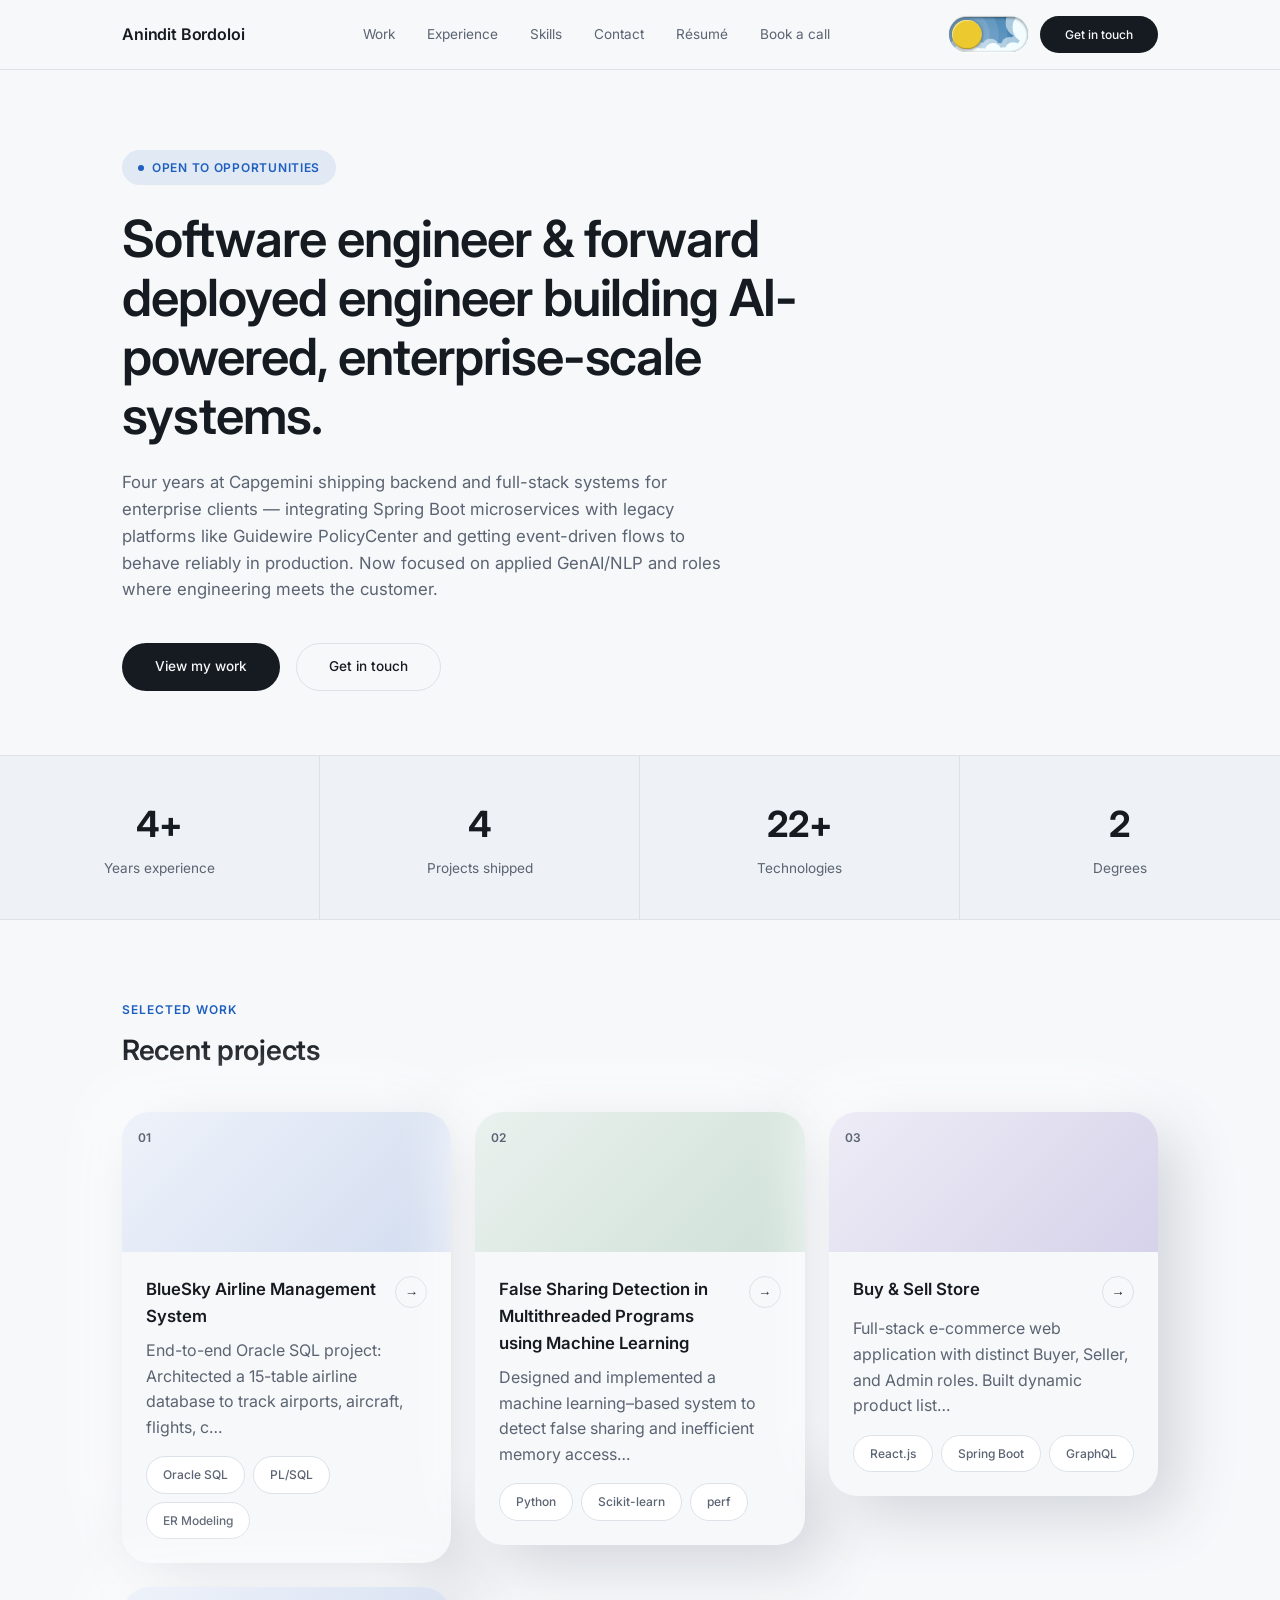
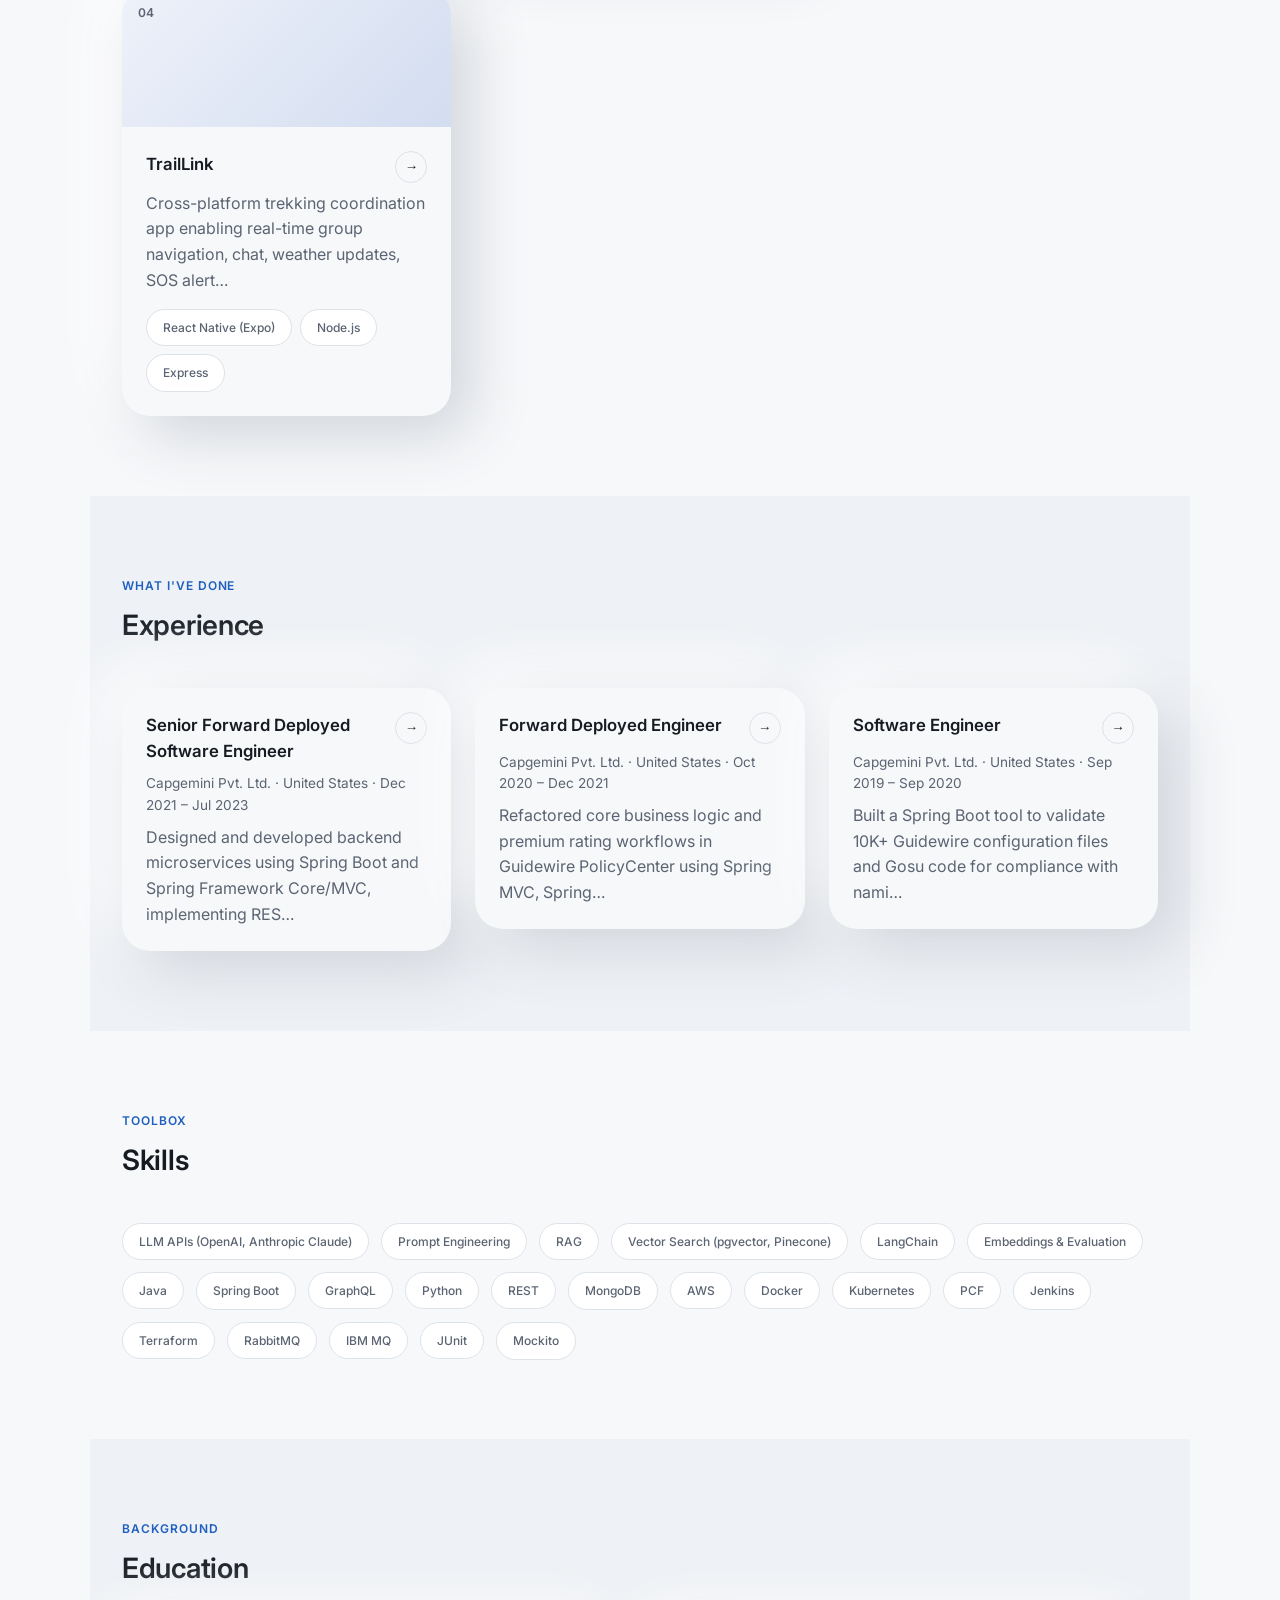
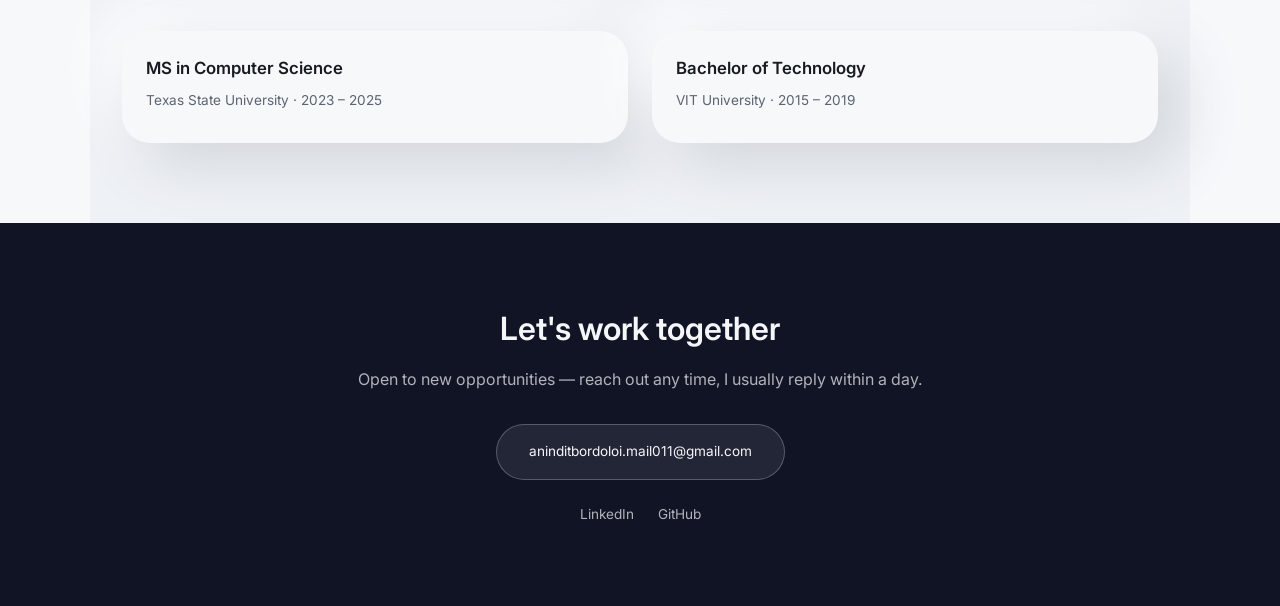
==== frontend/index.html @ bf34f258 "Reorganize site into frontend/ folder, keep data/ at root Groups all frontend code (HTML/CSS/JS) und" ====
<!DOCTYPE html>
<html lang="en">
<head>
  <meta charset="UTF-8" />
  <meta name="viewport" content="width=device-width, initial-scale=1.0" />
  <title>Anindit Bordoloi | Portfolio</title>
  <link rel="preconnect" href="https://fonts.googleapis.com">
  <link rel="preconnect" href="https://fonts.gstatic.com" crossorigin>
  <link href="https://fonts.googleapis.com/css2?family=Inter:wght@400;500;600;700&display=swap" rel="stylesheet">
  <link rel="stylesheet" href="css/base.css" />
  <link rel="stylesheet" href="css/theme-toggle.css" />
  <link rel="stylesheet" href="css/layout.css" />
</head>
<body>
  <header class="site-header" id="top">
    <div class="nav-inner">
      <a href="#top" class="wordmark">Anindit Bordoloi</a>
      <nav class="main-nav">
        <a href="#projects">Work</a>
        <a href="#experience">Experience</a>
        <a href="#skills">Skills</a>
        <a href="#contact">Contact</a>
        <a href="resume.html">Résumé</a>
        <a href="schedule.html">Book a call</a>
      </nav>
      <div class="nav-actions">
        <label class="theme-switch" for="theme-toggle" aria-label="Toggle dark mode">
          <input class="theme-switch__checkbox" type="checkbox" id="theme-toggle" />
          <div class="theme-switch__container">
            <div class="theme-switch__clouds"></div>
            <div class="theme-switch__stars-container">
              <svg fill="none" viewBox="0 0 144 55" xmlns="http://www.w3.org/2000/svg">
                <path fill="currentColor" fill-rule="evenodd" clip-rule="evenodd" d="M135.831 3.00688C135.055 3.85027 134.111 4.29946 133 4.35447C134.111 4.40947 135.055 4.85867 135.831 5.71123C136.607 6.55462 136.996 7.56303 136.996 8.72727C136.996 7.95722 137.172 7.25134 137.525 6.59129C137.886 5.93124 138.372 5.39954 138.98 5.00535C139.598 4.60199 140.268 4.39114 141 4.35447C139.88 4.2903 138.936 3.85027 138.16 3.00688C137.384 2.16348 136.996 1.16425 136.996 0C136.996 1.16425 136.607 2.16348 135.831 3.00688ZM31 23.3545C32.1114 23.2995 33.0551 22.8503 33.8313 22.0069C34.6075 21.1635 34.9956 20.1642 34.9956 19C34.9956 20.1642 35.3837 21.1635 36.1599 22.0069C36.9361 22.8503 37.8798 23.2903 39 23.3545C38.2679 23.3911 37.5976 23.602 36.9802 24.0053C36.3716 24.3995 35.8864 24.9312 35.5248 25.5913C35.172 26.2513 34.9956 26.9572 34.9956 27.7273C34.9956 26.563 34.6075 25.5546 33.8313 24.7112C33.0551 23.8587 32.1114 23.4095 31 23.3545ZM0 36.3545C1.11136 36.2995 2.05513 35.8503 2.83131 35.0069C3.6075 34.1635 3.99559 33.1642 3.99559 32C3.99559 33.1642 4.38368 34.1635 5.15987 35.0069C5.93605 35.8503 6.87982 36.2903 8 36.3545C7.26792 36.3911 6.59757 36.602 5.98015 37.0053C5.37155 37.3995 4.88644 37.9312 4.52481 38.5913C4.172 39.2513 3.99559 39.9572 3.99559 40.7273C3.99559 39.563 3.6075 38.5546 2.83131 37.7112C2.05513 36.8587 1.11136 36.4095 0 36.3545ZM56.8313 24.0069C56.0551 24.8503 55.1114 25.2995 54 25.3545C55.1114 25.4095 56.0551 25.8587 56.8313 26.7112C57.6075 27.5546 57.9956 28.563 57.9956 29.7273C57.9956 28.9572 58.172 28.2513 58.5248 27.5913C58.8864 26.9312 59.3716 26.3995 59.9802 26.0053C60.5976 25.602 61.2679 25.3911 62 25.3545C60.8798 25.2903 59.9361 24.8503 59.1599 24.0069C58.3837 23.1635 57.9956 22.1642 57.9956 21C57.9956 22.1642 57.6075 23.1635 56.8313 24.0069ZM81 25.3545C82.1114 25.2995 83.0551 24.8503 83.8313 24.0069C84.6075 23.1635 84.9956 22.1642 84.9956 21C84.9956 22.1642 85.3837 23.1635 86.1599 24.0069C86.9361 24.8503 87.8798 25.2903 89 25.3545C88.2679 25.3911 87.5976 25.602 86.9802 26.0053C86.3716 26.3995 85.8864 26.9312 85.5248 27.5913C85.172 28.2513 84.9956 28.9572 84.9956 29.7273C84.9956 28.563 84.6075 27.5546 83.8313 26.7112C83.0551 25.8587 82.1114 25.4095 81 25.3545ZM136 36.3545C137.111 36.2995 138.055 35.8503 138.831 35.0069C139.607 34.1635 139.996 33.1642 139.996 32C139.996 33.1642 140.384 34.1635 141.16 35.0069C141.936 35.8503 142.88 36.2903 144 36.3545C143.268 36.3911 142.598 36.602 141.98 37.0053C141.372 37.3995 140.886 37.9312 140.525 38.5913C140.172 39.2513 139.996 39.9572 139.996 40.7273C139.996 39.563 139.607 38.5546 138.831 37.7112C138.055 36.8587 137.111 36.4095 136 36.3545ZM101.831 49.0069C101.055 49.8503 100.111 50.2995 99 50.3545C100.111 50.4095 101.055 50.8587 101.831 51.7112C102.607 52.5546 102.996 53.563 102.996 54.7273C102.996 53.9572 103.172 53.2513 103.525 52.5913C103.886 51.9312 104.372 51.3995 104.98 51.0053C105.598 50.602 106.268 50.3911 107 50.3545C105.88 50.2903 104.936 49.8503 104.16 49.0069C103.384 48.1635 102.996 47.1642 102.996 46C102.996 47.1642 102.607 48.1635 101.831 49.0069Z"></path>
              </svg>
            </div>
            <div class="theme-switch__circle-container">
              <div class="theme-switch__sun-moon-container">
                <div class="theme-switch__moon">
                  <div class="theme-switch__spot"></div>
                  <div class="theme-switch__spot"></div>
                  <div class="theme-switch__spot"></div>
                </div>
              </div>
            </div>
            <div class="theme-switch__shooting-star"></div>
            <div class="theme-switch__shooting-star-2"></div>
            <div class="theme-switch__meteor"></div>
            <div class="theme-switch__stars-cluster">
              <div class="star"></div><div class="star"></div><div class="star"></div>
              <div class="star"></div><div class="star"></div>
            </div>
            <div class="theme-switch__aurora"></div>
            <div class="theme-switch__comets">
              <div class="comet"></div>
              <div class="comet"></div>
            </div>
          </div>
        </label>
        <button id="nav-toggle" class="nav-toggle" aria-label="Open menu" aria-expanded="false" aria-controls="mobile-nav">
          <span class="nav-toggle-bar"></span>
          <span class="nav-toggle-bar"></span>
          <span class="nav-toggle-bar"></span>
        </button>
        <a href="#contact" class="btn btn-primary btn-sm">Get in touch</a>
      </div>
    </div>
    <nav id="mobile-nav" class="mobile-nav" hidden>
      <a href="#projects">Work</a>
      <a href="#experience">Experience</a>
      <a href="#skills">Skills</a>
      <a href="#contact">Contact</a>
      <a href="resume.html">Résumé</a>
      <a href="schedule.html">Book a call</a>
    </nav>
  </header>

  <main>
    <section class="hero section-animate">
      <div class="hero-inner">
        <div class="badge"><span class="badge-dot"></span> Open to opportunities</div>
        <h1>Software engineer &amp; forward deployed engineer building AI-powered, enterprise-scale systems.</h1>
        <p class="hero-bio">
          Four years at Capgemini shipping backend and full-stack systems for enterprise clients — integrating
          Spring Boot microservices with legacy platforms like Guidewire PolicyCenter and getting event-driven
          flows to behave reliably in production. Now focused on applied GenAI/NLP and roles where engineering
          meets the customer.
        </p>
        <div class="hero-actions">
          <a href="#projects" class="btn btn-primary">View my work</a>
          <a href="#contact" class="btn btn-secondary">Get in touch</a>
        </div>
      </div>
    </section>

    <section class="stats-strip section-animate">
      <div class="stat">
        <div class="stat-number" id="stat-years">–</div>
        <div class="stat-label">Years experience</div>
      </div>
      <div class="stat">
        <div class="stat-number" id="stat-projects">–</div>
        <div class="stat-label">Projects shipped</div>
      </div>
      <div class="stat">
        <div class="stat-number" id="stat-tech">–</div>
        <div class="stat-label">Technologies</div>
      </div>
      <div class="stat">
        <div class="stat-number" id="stat-degrees">–</div>
        <div class="stat-label">Degrees</div>
      </div>
    </section>

    <section id="projects" class="section-block section-animate">
      <div class="section-head">
        <div class="section-label">Selected work</div>
        <h2>Recent projects</h2>
      </div>
      <div id="projects-list" class="cards-grid projects-grid">
        <div class="loading"></div>
      </div>
    </section>

    <section id="experience" class="section-block alt-bg section-animate">
      <div class="section-head">
        <div class="section-label">What I've done</div>
        <h2>Experience</h2>
      </div>
      <div id="experience-list" class="cards-grid experience-grid">
        <div class="loading"></div>
      </div>
    </section>

    <section id="skills" class="section-block section-animate">
      <div class="section-head">
        <div class="section-label">Toolbox</div>
        <h2>Skills</h2>
      </div>
      <div id="skills-list" class="skills-container">
        <div class="loading"></div>
      </div>
    </section>

    <section id="education" class="section-block alt-bg section-animate">
      <div class="section-head">
        <div class="section-label">Background</div>
        <h2>Education</h2>
      </div>
      <div id="education-list" class="cards-grid education-grid">
        <div class="loading"></div>
      </div>
    </section>
  </main>

  <footer class="cta-band section-animate" id="contact">
    <div class="cta-inner">
      <h2>Let's work together</h2>
      <p>Open to new opportunities — reach out any time, I usually reply within a day.</p>
      <a href="mailto:aninditbordoloi.mail011@gmail.com" class="email-pill">aninditbordoloi.mail011@gmail.com</a>
      <div class="cta-links">
        <a href="https://linkedin.com/in/anindit-bordoloi-452971109" class="cta-link">LinkedIn</a>
        <a href="https://github.com/AninditB" class="cta-link">GitHub</a>
      </div>
    </div>
  </footer>

  <script src="js/data.js"></script>
  <script src="js/theme.js"></script>
  <script src="js/mobile-nav.js"></script>
  <script src="js/main.js"></script>
</body>
</html>
---- frontend/css/base.css ----
* {
  margin: 0;
  padding: 0;
  box-sizing: border-box;
}

:root {
  --bg: #f7f8fa;
  --bg-alt: #eef1f5;
  --surface: #ffffff;
  --text: #161b22;
  --text-secondary: #5b6472;
  --border: #dde2e8;
  --accent: #1f5fbf;
  --accent-soft: rgba(31, 95, 191, 0.10);
  --btn-bg: #161b22;
  --btn-text: #f7f8fa;
  --cta-bg: #101425;
  --cta-text: #f5f6f8;
  --cta-text-rgb: 245, 246, 248;
  --shadow-sm: rgba(22, 27, 34, 0.06);
  --shadow-md: rgba(22, 27, 34, 0.10);
  --shadow-lg: rgba(22, 27, 34, 0.18);
  --thumb-1-start: #eef2fa; --thumb-1-end: #d3ddf0;
  --thumb-2-start: #eaf1ee; --thumb-2-end: #cfe0d8;
  --thumb-3-start: #eeecf6; --thumb-3-end: #d6d2ea;

  --font-sans: 'Inter', -apple-system, BlinkMacSystemFont, 'Segoe UI', Roboto, Helvetica, Arial, sans-serif;

  --text-xs: 0.75rem;
  --text-sm: 0.85rem;
  --text-base: 1rem;
  --text-md: 1.05rem;
  --text-lg: 1.25rem;
  --text-xl: 1.5rem;
  --text-2xl: 1.75rem;
  --text-3xl: 2rem;
  --text-4xl: clamp(2rem, 4.5vw, 3.2rem);
  --text-stat: 2.25rem;

  --font-regular: 400;
  --font-medium: 500;
  --font-semibold: 600;
  --font-bold: 700;

  --leading-tight: 1.15;
  --leading-snug: 1.3;
  --leading-normal: 1.6;
  --leading-relaxed: 1.7;

  --space-1: 0.25rem;
  --space-2: 0.5rem;
  --space-3: 0.75rem;
  --space-4: 1rem;
  --space-5: 1.5rem;
  --space-6: 2rem;
  --space-7: 2.5rem;
  --space-8: 3rem;
  --space-9: 4rem;
  --space-10: 5rem;

  --radius-xs: 0.4rem;
  --radius-sm: 0.6rem;
  --radius-md: 0.9rem;
  --radius-lg: 1rem;
  --radius-pill: 999px;

  --neu-shadow-dark: #d1d5db;
  --neu-shadow-light: #ffffff;
}

body.dark-mode {
  --bg: #0f1420;
  --bg-alt: #161c2c;
  --surface: #1a2133;
  --text: #eef1f6;
  --text-secondary: #9aa4b2;
  --border: #2a3244;
  --accent: #7fb0ff;
  --accent-soft: rgba(127, 176, 255, 0.14);
  --btn-bg: #eef1f6;
  --btn-text: #10141f;
  --cta-bg: #0b0f1a;
  --cta-text: #eef1f6;
  --cta-text-rgb: 238, 241, 246;
  --shadow-sm: rgba(0, 0, 0, 0.25);
  --shadow-md: rgba(0, 0, 0, 0.40);
  --shadow-lg: rgba(0, 0, 0, 0.55);
  --thumb-1-start: #2a3550; --thumb-1-end: #202a42;
  --thumb-2-start: #263524; --thumb-2-end: #1e2b1e;
  --thumb-3-start: #2c2846; --thumb-3-end: #221f38;

  --neu-shadow-dark: #090c14;
  --neu-shadow-light: #1a2136;
}

body {
  font-family: var(--font-sans);
  background: var(--bg);
  color: var(--text);
  line-height: var(--leading-normal);
  overflow-x: hidden;
  transition: background 0.3s ease, color 0.3s ease;
}

a {
  color: inherit;
  text-decoration: none;
}

.container,
.hero-inner,
.nav-inner,
.section-block,
.cta-inner {
  max-width: 1100px;
  margin: 0 auto;
  padding-left: 2rem;
  padding-right: 2rem;
}

/* Buttons */
.btn {
  display: inline-flex;
  align-items: center;
  justify-content: center;
  padding: var(--space-3) var(--space-6);
  border-radius: var(--radius-pill);
  font-size: var(--text-sm);
  font-weight: var(--font-medium);
  cursor: pointer;
  border: 1px solid transparent;
  transition: opacity 0.2s ease, background 0.2s ease, border-color 0.2s ease, color 0.2s ease;
}

.btn:focus-visible {
  outline: 2px solid var(--accent);
  outline-offset: 2px;
}

.btn-primary {
  background: var(--btn-bg);
  color: var(--btn-text);
}

.btn-primary:hover {
  opacity: 0.85;
}

.btn-secondary {
  background: transparent;
  color: var(--text);
  border-color: var(--border);
}

.btn-secondary:hover {
  border-color: var(--text);
}

.btn-sm {
  padding: var(--space-2) var(--space-5);
  font-size: var(--text-xs);
}

/* Nav */
.site-header {
  position: sticky;
  top: 0;
  z-index: 50;
  background: var(--bg);
  border-bottom: 1px solid var(--border);
}

.nav-inner {
  display: flex;
  align-items: center;
  justify-content: space-between;
  padding-top: var(--space-4);
  padding-bottom: var(--space-4);
  position: relative;
}

.wordmark {
  font-weight: var(--font-semibold);
  font-size: var(--text-base);
  letter-spacing: -0.01em;
}

.wordmark:focus-visible,
.main-nav a:focus-visible {
  outline: 2px solid var(--accent);
  outline-offset: 2px;
  border-radius: var(--radius-xs);
}

.main-nav {
  display: flex;
  gap: var(--space-6);
}

.main-nav a {
  font-size: var(--text-sm);
  color: var(--text-secondary);
  transition: color 0.2s ease;
}

.main-nav a:hover {
  color: var(--text);
}

.nav-actions {
  display: flex;
  align-items: center;
  gap: var(--space-3);
}

/* Mobile nav toggle */
.nav-toggle {
  display: none;
  background: transparent;
  border: 1px solid var(--border);
  border-radius: var(--radius-pill);
  width: 2.25rem;
  height: 2.25rem;
  align-items: center;
  justify-content: center;
  cursor: pointer;
  flex-direction: column;
  gap: 4px;
}

.nav-toggle:focus-visible {
  outline: 2px solid var(--accent);
  outline-offset: 2px;
}

.nav-toggle-bar {
  display: block;
  width: 16px;
  height: 2px;
  background: var(--text);
  border-radius: 2px;
}

.mobile-nav {
  display: flex;
  flex-direction: column;
  gap: var(--space-2);
}

.mobile-nav[hidden] {
  display: none;
}

.mobile-nav a {
  padding: var(--space-2) 0;
  font-size: var(--text-sm);
  color: var(--text-secondary);
  transition: color 0.2s ease;
}

.mobile-nav a:hover,
.mobile-nav a:focus-visible {
  color: var(--text);
}
---- frontend/css/theme-toggle.css ----
/* Theme switch (sun/moon toggle) — from Uiverse.io by 00Kubi */
.theme-switch {
  --toggle-size: 14px;
  --container-width: 5.625em;
  --container-height: 2.5em;
  --container-radius: 6.25em;
  --container-light-bg: #3d7eae;
  --container-night-bg: #1d1f2c;
  --circle-container-diameter: 3.375em;
  --sun-moon-diameter: 2.125em;
  --sun-bg: #ecca2f;
  --moon-bg: #c4c9d1;
  --spot-color: #959db1;
  --circle-container-offset: calc((var(--circle-container-diameter) - var(--container-height)) / 2 * -1);
  --stars-color: #fff;
  --clouds-color: #f3fdff;
  --back-clouds-color: #aacadf;
  --transition: 0.5s cubic-bezier(0, -0.02, 0.4, 1.25);
  --circle-transition: 0.3s cubic-bezier(0, -0.02, 0.35, 1.17);
  display: inline-flex;
}

.theme-switch,
.theme-switch *,
.theme-switch *::before,
.theme-switch *::after {
  box-sizing: border-box;
  margin: 0;
  padding: 0;
  font-size: var(--toggle-size);
}

.theme-switch__container {
  width: var(--container-width);
  height: var(--container-height);
  background-color: var(--container-light-bg);
  border-radius: var(--container-radius);
  overflow: hidden;
  cursor: pointer;
  box-shadow: 0em -0.062em 0.062em rgba(0, 0, 0, 0.25), 0em 0.062em 0.125em rgba(255, 255, 255, 0.94);
  position: relative;
  background-image: linear-gradient(to bottom, var(--container-light-bg) 0%, #5490c0 100%);
  transition: all var(--transition);
}

.theme-switch__container::before {
  content: "";
  position: absolute;
  z-index: 1;
  inset: 0;
  box-shadow: 0em 0.05em 0.187em rgba(0, 0, 0, 0.25) inset, 0em 0.05em 0.187em rgba(0, 0, 0, 0.25) inset;
  border-radius: var(--container-radius);
}

.theme-switch__checkbox {
  display: none;
}

.theme-switch__circle-container {
  width: var(--circle-container-diameter);
  height: var(--circle-container-diameter);
  background-color: rgba(255, 255, 255, 0.1);
  position: absolute;
  left: var(--circle-container-offset);
  top: var(--circle-container-offset);
  border-radius: var(--container-radius);
  box-shadow: inset 0 0 0 3.375em rgba(255, 255, 255, 0.1), inset 0 0 0 3.375em rgba(255, 255, 255, 0.1),
    0 0 0 0.625em rgba(255, 255, 255, 0.1), 0 0 0 1.25em rgba(255, 255, 255, 0.1);
  display: flex;
  transition: var(--circle-transition);
  pointer-events: none;
}

.theme-switch__sun-moon-container {
  pointer-events: auto;
  position: relative;
  z-index: 2;
  width: var(--sun-moon-diameter);
  height: var(--sun-moon-diameter);
  margin: auto;
  border-radius: var(--container-radius);
  background-color: var(--sun-bg);
  box-shadow: 0.062em 0.062em 0.062em 0em rgba(254, 255, 239, 0.61) inset, 0em -0.062em 0.062em 0em #a1872a inset;
  filter: drop-shadow(0.062em 0.125em 0.125em rgba(0, 0, 0, 0.25)) drop-shadow(0em 0.062em 0.125em rgba(0, 0, 0, 0.25));
  overflow: hidden;
  transform: scale(1);
  transition: all var(--transition), transform 0.3s ease;
}

.theme-switch__sun-moon-container:hover {
  transform: scale(1.1) rotate(5deg);
}

.theme-switch__moon {
  transform: translateX(100%);
  width: 100%;
  height: 100%;
  background-color: var(--moon-bg);
  border-radius: inherit;
  box-shadow: 0.062em 0.062em 0.062em 0em rgba(254, 255, 239, 0.61) inset, 0em -0.062em 0.062em 0em #969696 inset;
  position: relative;
  transition: all var(--transition), transform 0.3s ease;
}

.theme-switch__moon:hover {
  transform: rotate(15deg);
}

.theme-switch__spot {
  position: absolute;
  top: 0.75em;
  left: 0.312em;
  width: 0.75em;
  height: 0.75em;
  border-radius: var(--container-radius);
  background-color: var(--spot-color);
  box-shadow: 0em 0.0312em 0.062em rgba(0, 0, 0, 0.25) inset;
  transition: background-color 0.3s ease;
}

.theme-switch__spot:nth-of-type(2) {
  width: 0.375em;
  height: 0.375em;
  top: 0.937em;
  left: 1.375em;
}

.theme-switch__spot:nth-last-of-type(3) {
  width: 0.25em;
  height: 0.25em;
  top: 0.312em;
  left: 0.812em;
}

.theme-switch__moon:hover .theme-switch__spot {
  background-color: #7a7f8c;
}

.theme-switch__clouds {
  width: 1.25em;
  height: 1.25em;
  background-color: var(--clouds-color);
  border-radius: var(--container-radius);
  position: absolute;
  bottom: -0.625em;
  left: 0.312em;
  box-shadow:
    0.937em 0.312em var(--clouds-color),
    -0.312em -0.312em var(--back-clouds-color),
    1.437em 0.375em var(--clouds-color),
    0.5em -0.125em var(--back-clouds-color),
    2.187em 0 var(--clouds-color),
    1.25em -0.062em var(--back-clouds-color),
    2.937em 0.312em var(--clouds-color),
    2em -0.312em var(--back-clouds-color),
    3.625em -0.062em var(--clouds-color),
    2.625em 0em var(--back-clouds-color),
    4.5em -0.312em var(--clouds-color),
    3.375em -0.437em var(--back-clouds-color),
    4.625em -1.75em 0 0.437em var(--clouds-color),
    4em -0.625em var(--back-clouds-color),
    4.125em -2.125em 0 0.437em var(--back-clouds-color);
  transition: 0.5s cubic-bezier(0, -0.02, 0.4, 1.25);
}

.theme-switch__stars-container {
  position: absolute;
  color: var(--stars-color);
  top: -100%;
  left: 0.312em;
  width: 2.75em;
  height: auto;
  transition: var(--transition);
}

.theme-switch__checkbox:checked + .theme-switch__container {
  background-color: var(--container-night-bg);
  background-image: linear-gradient(to bottom, var(--container-night-bg) 0%, #2d3142 100%);
}

.theme-switch__checkbox:checked + .theme-switch__container .theme-switch__circle-container {
  left: calc(100% - var(--circle-container-offset) - var(--circle-container-diameter));
}

.theme-switch__checkbox:checked + .theme-switch__container .theme-switch__circle-container:hover {
  left: calc(100% - var(--circle-container-offset) - var(--circle-container-diameter) - 0.187em);
}

.theme-switch__circle-container:hover {
  left: calc(var(--circle-container-offset) + 0.187em);
}

.theme-switch__checkbox:checked + .theme-switch__container .theme-switch__moon {
  transform: translate(0);
}

.theme-switch__checkbox:checked + .theme-switch__container .theme-switch__clouds {
  bottom: -4.062em;
}

.theme-switch__checkbox:checked + .theme-switch__container .theme-switch__stars-container {
  top: 50%;
  transform: translateY(-50%);
}

.theme-switch__container:hover .theme-switch__clouds {
  transform: translateX(15px) scale(1.02);
}

.theme-switch__sun-moon-container::after {
  content: "";
  position: absolute;
  inset: -5px;
  background: radial-gradient(circle, rgba(255, 255, 255, 0.2) 0%, transparent 70%);
  border-radius: 50%;
  opacity: 0;
  transition: opacity 0.3s ease;
}

.theme-switch__sun-moon-container:hover::after {
  opacity: 1;
}

.theme-switch__shooting-star {
  position: absolute;
  width: 2px;
  height: 2px;
  background: white;
  top: 20%;
  left: -10%;
  opacity: 0;
  transition: opacity 0.3s ease;
}

.theme-switch__shooting-star-2 {
  position: absolute;
  width: 1px;
  height: 1px;
  background: white;
  top: 35%;
  left: -10%;
  opacity: 0;
  transition: opacity 0.3s ease;
}

.theme-switch__meteor {
  position: absolute;
  width: 3px;
  height: 3px;
  background: #ffd700;
  border-radius: 50%;
  top: -10%;
  left: 50%;
  opacity: 0;
  filter: blur(1px);
  transition: opacity 0.3s ease;
}

.theme-switch__checkbox:checked + .theme-switch__container .theme-switch__shooting-star {
  animation: shootingStar 2s linear infinite;
  opacity: 1;
}

.theme-switch__checkbox:checked + .theme-switch__container .theme-switch__shooting-star-2 {
  animation: shootingStar 3s linear infinite 1s;
  opacity: 1;
}

.theme-switch__checkbox:checked + .theme-switch__container .theme-switch__meteor {
  animation: meteor 4s linear infinite 2s;
  opacity: 1;
}

@keyframes shootingStar {
  0% {
    transform: translateX(0) translateY(0) rotate(45deg);
    opacity: 1;
  }
  100% {
    transform: translateX(150px) translateY(150px) rotate(45deg);
    opacity: 0;
  }
}

@keyframes meteor {
  0% {
    transform: translateY(0) scale(1);
    opacity: 1;
  }
  100% {
    transform: translateY(150px) scale(0.3);
    opacity: 0;
  }
}

.theme-switch__stars-cluster {
  position: absolute;
  inset: 0;
  opacity: 0;
  transition: opacity 0.3s ease;
}

.theme-switch__stars-cluster .star {
  position: absolute;
  width: 2px;
  height: 2px;
  background: white;
  border-radius: 50%;
  box-shadow: 0 0 4px 1px white;
}

.theme-switch__stars-cluster .star:nth-child(1) {
  top: 20%;
  left: 20%;
  animation: twinkle 1s infinite ease-in-out;
}
.theme-switch__stars-cluster .star:nth-child(2) {
  top: 30%;
  left: 55%;
  animation: twinkle 1s infinite ease-in-out 0.3s;
}
.theme-switch__stars-cluster .star:nth-child(3) {
  top: 40%;
  left: 80%;
  animation: twinkle 1s infinite ease-in-out 0.6s;
}
.theme-switch__stars-cluster .star:nth-child(4) {
  top: 60%;
  left: 30%;
  animation: twinkle 1s infinite ease-in-out 0.9s;
}
.theme-switch__stars-cluster .star:nth-child(5) {
  top: 70%;
  left: 65%;
  animation: twinkle 1s infinite ease-in-out 1.2s;
}

.theme-switch__aurora {
  position: absolute;
  top: 0;
  left: 0;
  right: 0;
  height: 20px;
  background: linear-gradient(
    90deg,
    rgba(0, 255, 255, 0) 0%,
    rgba(0, 255, 255, 0.2) 25%,
    rgba(128, 0, 255, 0.2) 50%,
    rgba(0, 255, 255, 0.2) 75%,
    rgba(0, 255, 255, 0) 100%
  );
  opacity: 0;
  filter: blur(4px);
  transform: translateY(-100%);
  transition: opacity 0.3s ease;
}

.theme-switch__comets {
  position: absolute;
  inset: 0;
  overflow: hidden;
  opacity: 0;
  transition: opacity 0.3s ease;
}

.theme-switch__comets .comet {
  position: absolute;
  width: 2px;
  height: 2px;
  background: linear-gradient(90deg, white 0%, transparent 90%);
  border-radius: 50%;
  filter: blur(1px);
}

.theme-switch__comets .comet:nth-child(1) {
  top: 30%;
  left: -10%;
  animation: cometMove 4s linear infinite;
}

.theme-switch__comets .comet:nth-child(2) {
  top: 50%;
  left: -10%;
  animation: cometMove 6s linear infinite 2s;
}

@keyframes twinkle {
  0%,
  100% {
    opacity: 0.3;
    transform: scale(1);
  }
  50% {
    opacity: 1;
    transform: scale(1.2);
  }
}

@keyframes cometMove {
  0% {
    transform: translateX(0) translateY(0) rotate(-45deg) scale(1);
    opacity: 0;
  }
  10% {
    opacity: 1;
  }
  90% {
    opacity: 1;
  }
  100% {
    transform: translateX(200px) translateY(200px) rotate(-45deg) scale(0.2);
    opacity: 0;
  }
}

.theme-switch__checkbox:checked + .theme-switch__container .theme-switch__stars-cluster {
  opacity: 1;
}

.theme-switch__checkbox:checked + .theme-switch__container .theme-switch__aurora {
  opacity: 1;
  animation: auroraWave 8s linear infinite;
}

.theme-switch__checkbox:checked + .theme-switch__container .theme-switch__comets {
  opacity: 1;
}

@keyframes auroraWave {
  0% {
    transform: translateY(-100%) translateX(-50%);
  }
  100% {
    transform: translateY(-100%) translateX(50%);
  }
}
---- frontend/css/layout.css ----
/* Hero */
.hero {
  padding: var(--space-10) 0 var(--space-9);
}

.badge {
  display: inline-flex;
  align-items: center;
  gap: var(--space-2);
  font-size: var(--text-xs);
  font-weight: var(--font-semibold);
  letter-spacing: 0.06em;
  text-transform: uppercase;
  color: var(--accent);
  background: var(--accent-soft);
  padding: var(--space-2) var(--space-4);
  border-radius: var(--radius-pill);
  margin-bottom: var(--space-5);
}

.badge-dot {
  width: 6px;
  height: 6px;
  border-radius: 50%;
  background: var(--accent);
}

.hero h1 {
  font-size: var(--text-4xl);
  font-weight: var(--font-semibold);
  letter-spacing: -0.02em;
  line-height: var(--leading-tight);
  max-width: 750px;
  margin-bottom: var(--space-5);
}

.hero-bio {
  color: var(--text-secondary);
  font-size: var(--text-md);
  max-width: 620px;
  margin-bottom: var(--space-7);
}

.hero-actions {
  display: flex;
  gap: var(--space-4);
  flex-wrap: wrap;
}

/* Stats */
.stats-strip {
  display: grid;
  grid-template-columns: repeat(4, 1fr);
  border-top: 1px solid var(--border);
  border-bottom: 1px solid var(--border);
  background: var(--bg-alt);
}

.stat {
  padding: var(--space-7) var(--space-4);
  text-align: center;
  border-right: 1px solid var(--border);
}

.stat:last-child {
  border-right: none;
}

.stat-number {
  font-size: var(--text-stat);
  font-weight: var(--font-bold);
  letter-spacing: -0.02em;
}

.stat-label {
  color: var(--text-secondary);
  font-size: var(--text-sm);
  margin-top: var(--space-1);
}

/* Sections */
.section-block {
  padding: var(--space-10) var(--space-6);
}

.section-block.alt-bg {
  background: var(--bg-alt);
}

.section-head {
  margin-bottom: var(--space-7);
}

.section-label {
  font-size: var(--text-xs);
  font-weight: var(--font-semibold);
  letter-spacing: 0.08em;
  text-transform: uppercase;
  color: var(--accent);
  margin-bottom: var(--space-2);
}

.section-block h2 {
  font-size: var(--text-2xl);
  font-weight: var(--font-semibold);
  letter-spacing: -0.01em;
}

/* Cards */
.cards-grid {
  display: grid;
  gap: var(--space-5);
  grid-template-columns: repeat(auto-fit, minmax(300px, 1fr));
}

.card {
  background: var(--surface);
  border: 1px solid var(--border);
  border-radius: var(--radius-md);
  transition: border-color 0.2s ease, box-shadow 0.2s ease;
}

.card:hover {
  border-color: var(--text-secondary);
  box-shadow: 0 8px 20px var(--shadow-md);
}

.expandable-card {
  cursor: pointer;
}

.expandable-card:focus-visible {
  outline: 2px solid var(--accent);
  outline-offset: 3px;
}

/* Homepage cards — neumorphic (soft-UI) treatment, distinct from the flat .card base
   used elsewhere (e.g. the résumé), since it needs a background matching the page
   behind it rather than the .card default surface color. */
.project-card,
.experience-card,
.education-card {
  background: var(--bg);
  border: none;
  border-radius: 1.75rem;
  box-shadow: 20px 20px 60px var(--neu-shadow-dark), -20px -20px 60px var(--neu-shadow-light);
  transition: box-shadow 0.2s ease;
}

.project-card:hover,
.experience-card:hover {
  box-shadow: 26px 26px 70px var(--neu-shadow-dark), -26px -26px 70px var(--neu-shadow-light);
}

/* Project cards */
.project-card {
  overflow: hidden;
}

.project-thumb {
  height: 140px;
  position: relative;
  display: flex;
  align-items: flex-start;
  padding: var(--space-4);
}

.thumb-1 { background: linear-gradient(135deg, var(--thumb-1-start), var(--thumb-1-end)); }
.thumb-2 { background: linear-gradient(135deg, var(--thumb-2-start), var(--thumb-2-end)); }
.thumb-3 { background: linear-gradient(135deg, var(--thumb-3-start), var(--thumb-3-end)); }

.thumb-index {
  font-size: var(--text-xs);
  font-weight: var(--font-semibold);
  color: var(--text-secondary);
}

.card-body {
  padding: var(--space-5);
}

.card-header {
  display: flex;
  justify-content: space-between;
  align-items: flex-start;
  gap: var(--space-3);
  margin-bottom: var(--space-2);
}

.card-header strong {
  font-size: var(--text-md);
  font-weight: var(--font-semibold);
}

.modal-btn {
  background: transparent;
  border: 1px solid var(--border);
  color: var(--text);
  width: 2rem;
  height: 2rem;
  border-radius: var(--radius-pill);
  display: flex;
  align-items: center;
  justify-content: center;
  cursor: pointer;
  flex-shrink: 0;
  transition: border-color 0.2s ease, color 0.2s ease;
}

.modal-btn:hover {
  border-color: var(--accent);
  color: var(--accent);
}

.modal-btn:focus-visible {
  outline: 2px solid var(--accent);
  outline-offset: 2px;
}

.card-preview {
  color: var(--text-secondary);
  font-size: var(--text-base);
}

.card-meta {
  color: var(--text-secondary);
  font-size: var(--text-sm);
  margin: var(--space-1) 0 var(--space-2);
}

.card-details {
  animation: fadeIn 0.3s ease-out;
  color: var(--text-secondary);
  font-size: var(--text-base);
  line-height: var(--leading-normal);
  margin-top: var(--space-2);
}

.card-details ul {
  padding-left: 1.1rem;
  margin-top: var(--space-2);
}

.card-details li {
  margin-bottom: var(--space-2);
}

.tag-row {
  display: flex;
  flex-wrap: wrap;
  gap: var(--space-2);
  margin-top: var(--space-4);
}

/* Experience & education cards */
.experience-card,
.education-card {
  padding: var(--space-5);
}

.education-card strong {
  font-size: var(--text-md);
  font-weight: var(--font-semibold);
  display: block;
  margin-bottom: var(--space-2);
}

.education-card:hover {
  box-shadow: 20px 20px 60px var(--neu-shadow-dark), -20px -20px 60px var(--neu-shadow-light);
}

@keyframes fadeIn {
  from { opacity: 0; transform: translateY(-6px); }
  to { opacity: 1; transform: translateY(0); }
}

@keyframes fadeInUp {
  from { opacity: 0; transform: translateY(20px); }
  to { opacity: 1; transform: translateY(0); }
}

/* Skills / chips (shared between .skill and .tag-pill) */
.skills-container {
  display: flex;
  flex-wrap: wrap;
  gap: var(--space-3);
}

.skill,
.tag-pill {
  display: inline-block;
  background: var(--surface);
  border: 1px solid var(--border);
  color: var(--text-secondary);
  padding: var(--space-2) var(--space-4);
  border-radius: var(--radius-pill);
  font-size: var(--text-xs);
  font-weight: var(--font-medium);
  transition: background 0.15s ease, color 0.15s ease, border-color 0.15s ease;
}

.skill:hover,
.tag-pill:hover {
  background: var(--accent-soft);
  border-color: var(--accent);
  color: var(--accent);
}

/* CTA band */
.cta-band {
  background: var(--cta-bg);
  color: var(--cta-text);
  text-align: center;
  padding: var(--space-10) var(--space-6);
}

.cta-band h2 {
  font-size: var(--text-3xl);
  font-weight: var(--font-semibold);
  margin-bottom: var(--space-3);
}

.cta-band p {
  color: rgba(var(--cta-text-rgb), 0.7);
  margin-bottom: var(--space-6);
}

.email-pill {
  display: inline-block;
  background: rgba(var(--cta-text-rgb), 0.08);
  border: 1px solid rgba(var(--cta-text-rgb), 0.25);
  color: var(--cta-text);
  padding: var(--space-4) var(--space-6);
  border-radius: var(--radius-pill);
  font-size: var(--text-sm);
  transition: background 0.2s ease;
}

.email-pill:hover {
  background: rgba(var(--cta-text-rgb), 0.16);
}

.email-pill:focus-visible,
.cta-link:focus-visible {
  outline: 2px solid var(--cta-text);
  outline-offset: 2px;
}

.cta-links {
  display: flex;
  justify-content: center;
  gap: var(--space-5);
  margin-top: var(--space-5);
}

.cta-link {
  color: rgba(var(--cta-text-rgb), 0.7);
  font-size: var(--text-sm);
}

.cta-link:hover {
  color: var(--cta-text);
}

/* Modal */
.modal-overlay {
  position: fixed;
  top: 0;
  left: 0;
  width: 100%;
  height: 100%;
  background: rgba(0, 0, 0, 0.5);
  backdrop-filter: blur(6px);
  z-index: 1000;
  display: flex;
  justify-content: center;
  align-items: center;
  opacity: 0;
  visibility: hidden;
  transition: all 0.3s ease;
}

.modal-overlay.active {
  opacity: 1;
  visibility: visible;
}

.modal-content {
  background: var(--surface);
  border: 1px solid var(--border);
  border-radius: var(--radius-lg);
  padding: var(--space-6);
  max-width: 600px;
  width: 90%;
  max-height: 80vh;
  overflow-y: auto;
  position: relative;
  box-shadow: 0 20px 40px var(--shadow-lg);
  transform: scale(0.96) translateY(20px);
  transition: all 0.25s ease;
}

.modal-content:focus {
  outline: none;
}

.modal-overlay.active .modal-content {
  transform: scale(1) translateY(0);
}

.modal-header {
  display: flex;
  justify-content: space-between;
  align-items: flex-start;
  margin-bottom: var(--space-5);
  padding-bottom: var(--space-4);
  border-bottom: 1px solid var(--border);
}

.modal-title {
  font-size: var(--text-lg);
  font-weight: var(--font-semibold);
  flex: 1;
}

.modal-close {
  background: transparent;
  border: 1px solid var(--border);
  color: var(--text);
  width: 2rem;
  height: 2rem;
  border-radius: var(--radius-pill);
  display: flex;
  align-items: center;
  justify-content: center;
  font-size: var(--text-lg);
  cursor: pointer;
  margin-left: var(--space-4);
  transition: border-color 0.2s ease;
}

.modal-close:hover {
  border-color: var(--text);
}

.modal-close:focus-visible {
  outline: 2px solid var(--accent);
  outline-offset: 2px;
}

.modal-meta {
  margin-bottom: var(--space-5);
}

.modal-meta .company,
.modal-meta .institution {
  color: var(--accent);
  font-weight: var(--font-medium);
  font-size: var(--text-md);
  margin-bottom: var(--space-2);
}

.modal-meta .duration,
.modal-meta .year {
  color: var(--text-secondary);
  font-size: var(--text-base);
}

.modal-body {
  color: var(--text-secondary);
  line-height: var(--leading-relaxed);
}

.modal-body h4 {
  color: var(--text);
  font-weight: var(--font-semibold);
  margin: var(--space-5) 0 var(--space-3) 0;
  font-size: var(--text-md);
}

.modal-body ul {
  margin: var(--space-3) 0;
  padding-left: 1.4rem;
}

.modal-body li {
  margin-bottom: var(--space-3);
}

.modal-body .tech-stack {
  background: var(--bg-alt);
  border: 1px solid var(--border);
  border-radius: var(--radius-sm);
  padding: var(--space-4);
  margin: var(--space-4) 0;
}

.share-section {
  margin-top: var(--space-6);
  padding-top: var(--space-5);
  border-top: 1px solid var(--border);
}

.share-buttons {
  display: flex;
  gap: var(--space-3);
  flex-wrap: wrap;
  justify-content: center;
}

.share-btn {
  background: transparent;
  border: 1px solid var(--border);
  color: var(--text);
  padding: var(--space-2) var(--space-4);
  border-radius: var(--radius-pill);
  font-size: var(--text-sm);
  font-weight: var(--font-medium);
  cursor: pointer;
  transition: border-color 0.2s ease, color 0.2s ease;
  display: flex;
  align-items: center;
  gap: var(--space-2);
}

.share-btn:hover {
  border-color: var(--accent);
  color: var(--accent);
}

.share-btn:focus-visible {
  outline: 2px solid var(--accent);
  outline-offset: 2px;
}

/* Loading / empty / error states */
.loading {
  display: inline-block;
  width: 36px;
  height: 36px;
  border: 3px solid var(--border);
  border-radius: 50%;
  border-top-color: var(--accent);
  animation: spin 1s ease-in-out infinite;
  margin: var(--space-6) auto;
}

@keyframes spin {
  to { transform: rotate(360deg); }
}

.empty-state,
.error-state {
  text-align: center;
  color: var(--text-secondary);
  padding: var(--space-8) var(--space-4);
  font-size: var(--text-sm);
}

.error-state {
  color: var(--accent);
}

/* Scroll reveal */
.section-animate {
  opacity: 0;
  transform: translateY(30px);
  transition: opacity 0.6s ease-out, transform 0.6s ease-out;
}

/* Responsive */
@media (max-width: 768px) {
  .main-nav {
    display: none;
  }

  .nav-toggle {
    display: inline-flex;
  }

  .mobile-nav {
    position: absolute;
    top: 100%;
    left: 0;
    right: 0;
    background: var(--surface);
    border-bottom: 1px solid var(--border);
    box-shadow: 0 8px 20px var(--shadow-md);
    padding: var(--space-4) var(--space-6);
    z-index: 40;
  }

  .stats-strip {
    grid-template-columns: repeat(2, 1fr);
  }

  .stat:nth-child(2) {
    border-right: none;
  }

  .stat {
    border-bottom: 1px solid var(--border);
  }

  .cards-grid {
    grid-template-columns: 1fr;
  }

  .hero-actions {
    flex-direction: column;
    align-items: flex-start;
  }

  .cta-links {
    flex-direction: column;
    gap: var(--space-3);
  }

  .modal-content {
    width: 95%;
    padding: var(--space-5);
    margin: var(--space-4);
  }

  .share-buttons {
    flex-direction: column;
  }

  .share-btn {
    justify-content: center;
  }
}
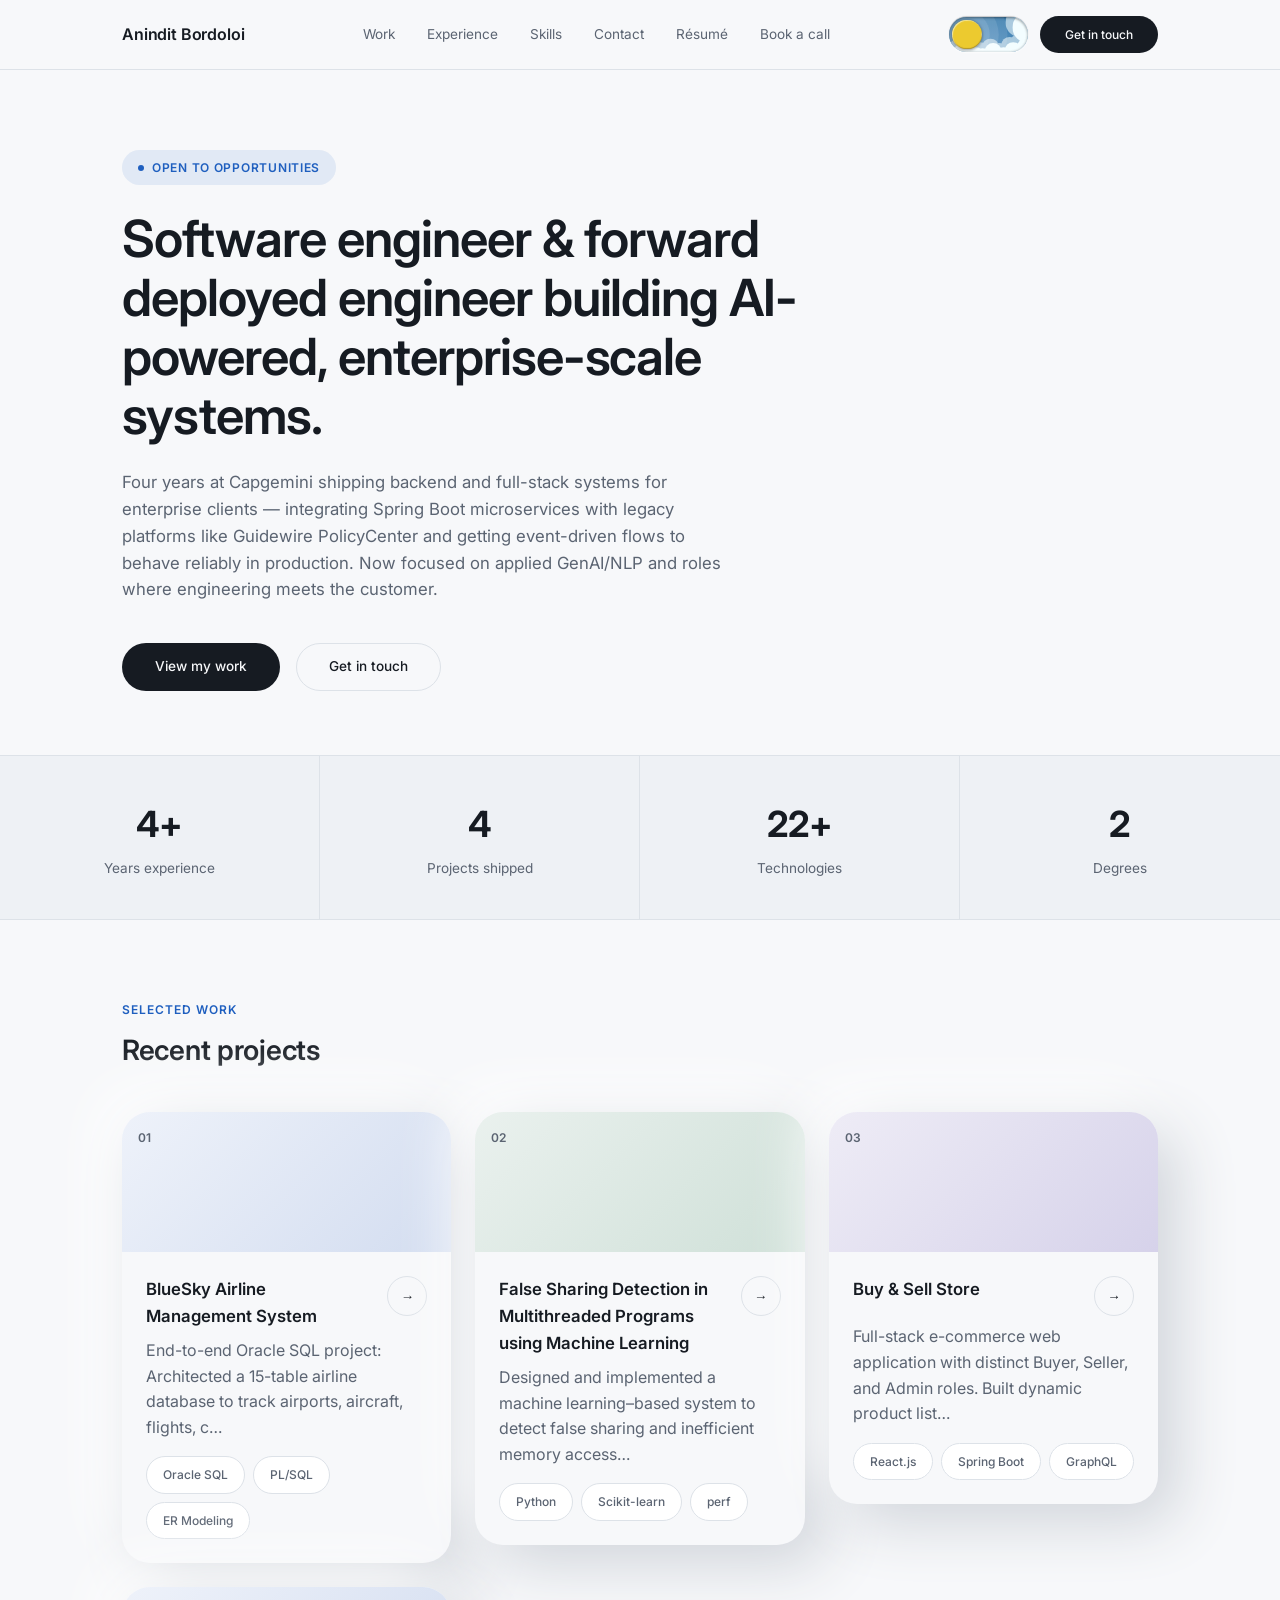
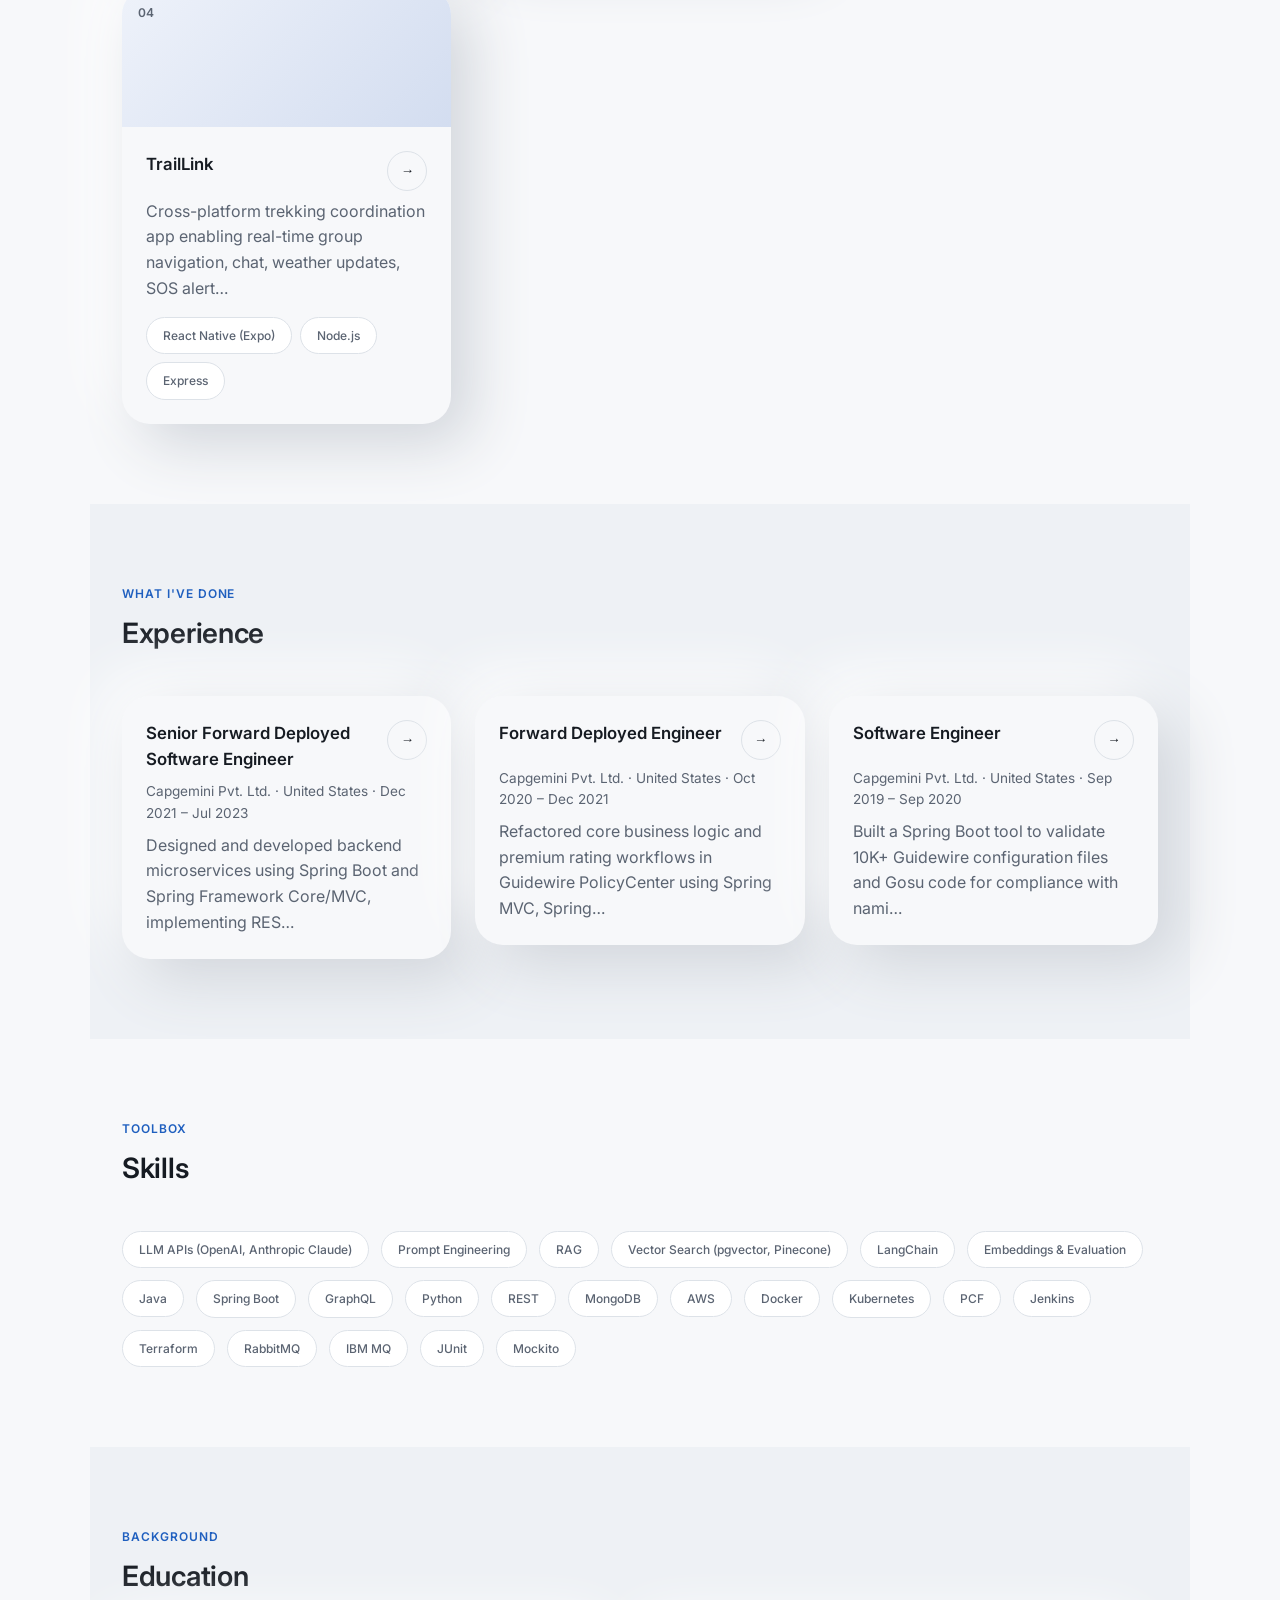
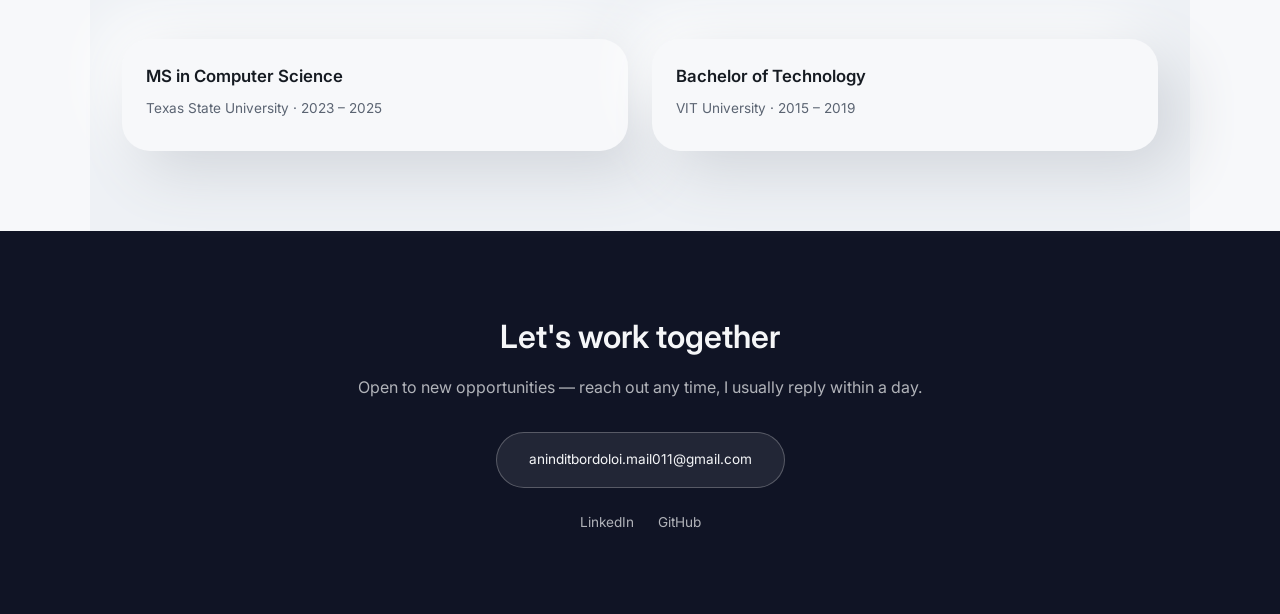
==== commit 1d309025: "Unify UI/UX across frontend pages Make the homepage, résumé and schedule pages one system:  - Genera" ====
--- a/frontend/index.html
+++ b/frontend/index.html
@@ -4,6 +4,16 @@
   <meta charset="UTF-8" />
   <meta name="viewport" content="width=device-width, initial-scale=1.0" />
   <title>Anindit Bordoloi | Portfolio</title>
+  <!-- partial:head-theme:start -->
+  <script>
+    // Apply the saved theme before first paint so dark pages don't flash light.
+    (function () {
+      try {
+        if (localStorage.getItem('theme') === 'dark') document.documentElement.classList.add('dark-mode');
+      } catch (err) {}
+    })();
+  </script>
+<!-- partial:head-theme:end -->
   <link rel="preconnect" href="https://fonts.googleapis.com">
   <link rel="preconnect" href="https://fonts.gstatic.com" crossorigin>
   <link href="https://fonts.googleapis.com/css2?family=Inter:wght@400;500;600;700&display=swap" rel="stylesheet">
@@ -12,10 +22,12 @@
   <link rel="stylesheet" href="css/layout.css" />
 </head>
 <body>
+  <!-- partial:header:start -->
+  <a href="#main" class="skip-link">Skip to content</a>
   <header class="site-header" id="top">
     <div class="nav-inner">
       <a href="#top" class="wordmark">Anindit Bordoloi</a>
-      <nav class="main-nav">
+      <nav class="main-nav" aria-label="Primary">
         <a href="#projects">Work</a>
         <a href="#experience">Experience</a>
         <a href="#skills">Skills</a>
@@ -73,8 +85,9 @@
       <a href="schedule.html">Book a call</a>
     </nav>
   </header>
+<!-- partial:header:end -->
 
-  <main>
+  <main id="main">
     <section class="hero section-animate">
       <div class="hero-inner">
         <div class="badge"><span class="badge-dot"></span> Open to opportunities</div>
@@ -152,7 +165,8 @@
     </section>
   </main>
 
-  <footer class="cta-band section-animate" id="contact">
+  <!-- partial:footer:start -->
+  <footer class="cta-band" id="contact">
     <div class="cta-inner">
       <h2>Let's work together</h2>
       <p>Open to new opportunities — reach out any time, I usually reply within a day.</p>
@@ -163,9 +177,11 @@
       </div>
     </div>
   </footer>
+<!-- partial:footer:end -->
 
   <script src="js/data.js"></script>
   <script src="js/theme.js"></script>
+  <script src="js/a11y.js"></script>
   <script src="js/mobile-nav.js"></script>
   <script src="js/main.js"></script>
 </body>
--- a/frontend/css/base.css
+++ b/frontend/css/base.css
@@ -67,9 +67,20 @@
 
   --neu-shadow-dark: #d1d5db;
   --neu-shadow-light: #ffffff;
-}
-
-body.dark-mode {
+  --shadow-neu-rest: 20px 20px 60px var(--neu-shadow-dark), -20px -20px 60px var(--neu-shadow-light);
+  --shadow-neu-hover: 26px 26px 70px var(--neu-shadow-dark), -26px -26px 70px var(--neu-shadow-light);
+
+  --radius-neu: 1.75rem;
+  --icon-btn-size: 2.5rem;
+  --list-indent: 1.25rem;
+  --label-gap: var(--space-2);
+  --scroll-offset: 5rem;
+  --overlay-bg: rgba(0, 0, 0, 0.5);
+}
+
+/* Dark theme is set on <html> (not <body>) so the inline script in each page's <head>
+   can apply it before first paint. See frontend/js/theme.js. */
+html.dark-mode {
   --bg: #0f1420;
   --bg-alt: #161c2c;
   --surface: #1a2133;
@@ -94,6 +105,14 @@
   --neu-shadow-light: #1a2136;
 }
 
+html {
+  scroll-padding-top: var(--scroll-offset);
+}
+
+[id] {
+  scroll-margin-top: var(--scroll-offset);
+}
+
 body {
   font-family: var(--font-sans);
   background: var(--bg);
@@ -106,6 +125,26 @@
 a {
   color: inherit;
   text-decoration: none;
+}
+
+/* Skip link: hidden until focused, then appears at the top-left of the page */
+.skip-link {
+  position: absolute;
+  left: var(--space-4);
+  top: var(--space-2);
+  z-index: 100;
+  background: var(--surface);
+  color: var(--text);
+  padding: var(--space-2) var(--space-4);
+  border-radius: var(--radius-xs);
+  border: 1px solid var(--border);
+  transform: translateY(-200%);
+}
+
+.skip-link:focus {
+  transform: translateY(0);
+  outline: 2px solid var(--accent);
+  outline-offset: 2px;
 }
 
 .container,
@@ -220,8 +259,8 @@
   background: transparent;
   border: 1px solid var(--border);
   border-radius: var(--radius-pill);
-  width: 2.25rem;
-  height: 2.25rem;
+  width: var(--icon-btn-size);
+  height: var(--icon-btn-size);
   align-items: center;
   justify-content: center;
   cursor: pointer;
@@ -263,3 +302,9 @@
 .mobile-nav a:focus-visible {
   color: var(--text);
 }
+
+.mobile-nav a:focus-visible {
+  outline: 2px solid var(--accent);
+  outline-offset: 2px;
+  border-radius: var(--radius-xs);
+}
--- a/frontend/css/theme-toggle.css
+++ b/frontend/css/theme-toggle.css
@@ -5,7 +5,7 @@
   --container-height: 2.5em;
   --container-radius: 6.25em;
   --container-light-bg: #3d7eae;
-  --container-night-bg: #1d1f2c;
+  --container-night-bg: var(--bg);
   --circle-container-diameter: 3.375em;
   --sun-moon-diameter: 2.125em;
   --sun-bg: #ecca2f;
@@ -18,6 +18,7 @@
   --transition: 0.5s cubic-bezier(0, -0.02, 0.4, 1.25);
   --circle-transition: 0.3s cubic-bezier(0, -0.02, 0.35, 1.17);
   display: inline-flex;
+  position: relative;
 }
 
 .theme-switch,
@@ -53,7 +54,19 @@
 }
 
 .theme-switch__checkbox {
-  display: none;
+  /* Visually hidden but still focusable, so keyboard users can toggle with Space */
+  position: absolute;
+  width: 1px;
+  height: 1px;
+  margin: 0;
+  opacity: 0;
+  overflow: hidden;
+  pointer-events: none;
+}
+
+.theme-switch:focus-within .theme-switch__container {
+  outline: 2px solid var(--accent);
+  outline-offset: 2px;
 }
 
 .theme-switch__circle-container {
--- a/frontend/css/layout.css
+++ b/frontend/css/layout.css
@@ -97,7 +97,7 @@
   letter-spacing: 0.08em;
   text-transform: uppercase;
   color: var(--accent);
-  margin-bottom: var(--space-2);
+  margin-bottom: var(--label-gap);
 }
 
 .section-block h2 {
@@ -142,14 +142,14 @@
 .education-card {
   background: var(--bg);
   border: none;
-  border-radius: 1.75rem;
-  box-shadow: 20px 20px 60px var(--neu-shadow-dark), -20px -20px 60px var(--neu-shadow-light);
+  border-radius: var(--radius-neu);
+  box-shadow: var(--shadow-neu-rest);
   transition: box-shadow 0.2s ease;
 }
 
 .project-card:hover,
 .experience-card:hover {
-  box-shadow: 26px 26px 70px var(--neu-shadow-dark), -26px -26px 70px var(--neu-shadow-light);
+  box-shadow: var(--shadow-neu-hover);
 }
 
 /* Project cards */
@@ -196,8 +196,8 @@
   background: transparent;
   border: 1px solid var(--border);
   color: var(--text);
-  width: 2rem;
-  height: 2rem;
+  width: var(--icon-btn-size);
+  height: var(--icon-btn-size);
   border-radius: var(--radius-pill);
   display: flex;
   align-items: center;
@@ -237,12 +237,12 @@
 }
 
 .card-details ul {
-  padding-left: 1.1rem;
+  padding-left: var(--list-indent);
   margin-top: var(--space-2);
 }
 
 .card-details li {
-  margin-bottom: var(--space-2);
+  margin-bottom: var(--space-3);
 }
 
 .tag-row {
@@ -266,7 +266,7 @@
 }
 
 .education-card:hover {
-  box-shadow: 20px 20px 60px var(--neu-shadow-dark), -20px -20px 60px var(--neu-shadow-light);
+  box-shadow: var(--shadow-neu-rest);
 }
 
 @keyframes fadeIn {
@@ -277,6 +277,11 @@
 @keyframes fadeInUp {
   from { opacity: 0; transform: translateY(20px); }
   to { opacity: 1; transform: translateY(0); }
+}
+
+/* Staggered entrance; each element sets its own animation-delay */
+.fade-in-up {
+  animation: fadeInUp 0.6s ease-out both;
 }
 
 /* Skills / chips (shared between .skill and .tag-pill) */
@@ -369,7 +374,7 @@
   left: 0;
   width: 100%;
   height: 100%;
-  background: rgba(0, 0, 0, 0.5);
+  background: var(--overlay-bg);
   backdrop-filter: blur(6px);
   z-index: 1000;
   display: flex;
@@ -427,8 +432,8 @@
   background: transparent;
   border: 1px solid var(--border);
   color: var(--text);
-  width: 2rem;
-  height: 2rem;
+  width: var(--icon-btn-size);
+  height: var(--icon-btn-size);
   border-radius: var(--radius-pill);
   display: flex;
   align-items: center;
@@ -436,11 +441,12 @@
   font-size: var(--text-lg);
   cursor: pointer;
   margin-left: var(--space-4);
-  transition: border-color 0.2s ease;
+  transition: border-color 0.2s ease, color 0.2s ease;
 }
 
 .modal-close:hover {
-  border-color: var(--text);
+  border-color: var(--accent);
+  color: var(--accent);
 }
 
 .modal-close:focus-visible {
@@ -480,11 +486,30 @@
 
 .modal-body ul {
   margin: var(--space-3) 0;
-  padding-left: 1.4rem;
+  padding-left: var(--list-indent);
 }
 
 .modal-body li {
   margin-bottom: var(--space-3);
+}
+
+.modal-cta {
+  margin-top: var(--space-6);
+  text-align: center;
+}
+
+.modal-gpa {
+  margin: var(--space-4) 0;
+}
+
+.modal-gpa strong {
+  color: var(--accent);
+}
+
+.share-title {
+  color: var(--text);
+  margin-bottom: var(--space-4);
+  text-align: center;
 }
 
 .modal-body .tech-stack {
@@ -574,6 +599,30 @@
     display: none;
   }
 
+  /* Header has to fit wordmark, theme switch, menu toggle and CTA on one line */
+  .nav-inner {
+    padding-left: var(--space-4);
+    padding-right: var(--space-4);
+  }
+
+  .nav-actions {
+    gap: var(--space-2);
+  }
+
+  .wordmark {
+    font-size: var(--text-sm);
+    white-space: nowrap;
+  }
+
+  .theme-switch {
+    --toggle-size: 10px;
+  }
+
+  .nav-actions .btn {
+    white-space: nowrap;
+    padding: var(--space-2) var(--space-3);
+  }
+
   .nav-toggle {
     display: inline-flex;
   }
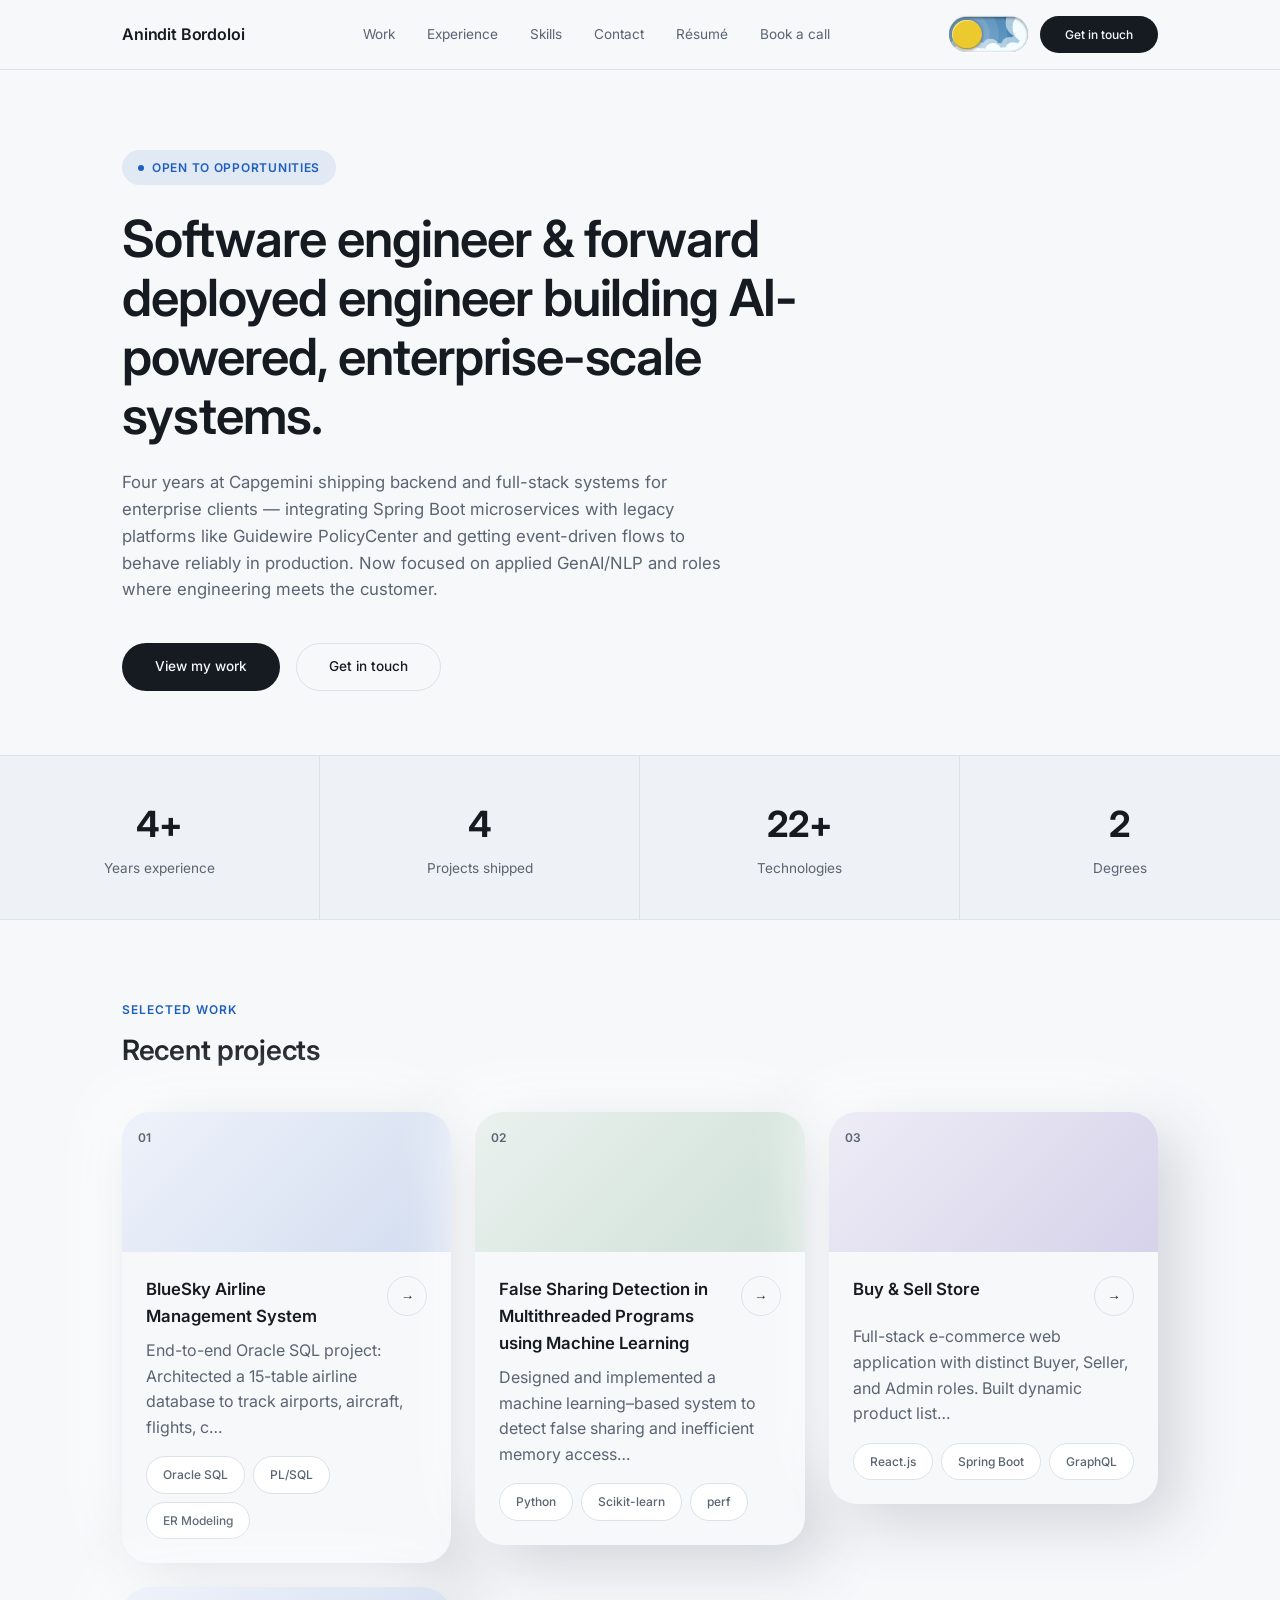
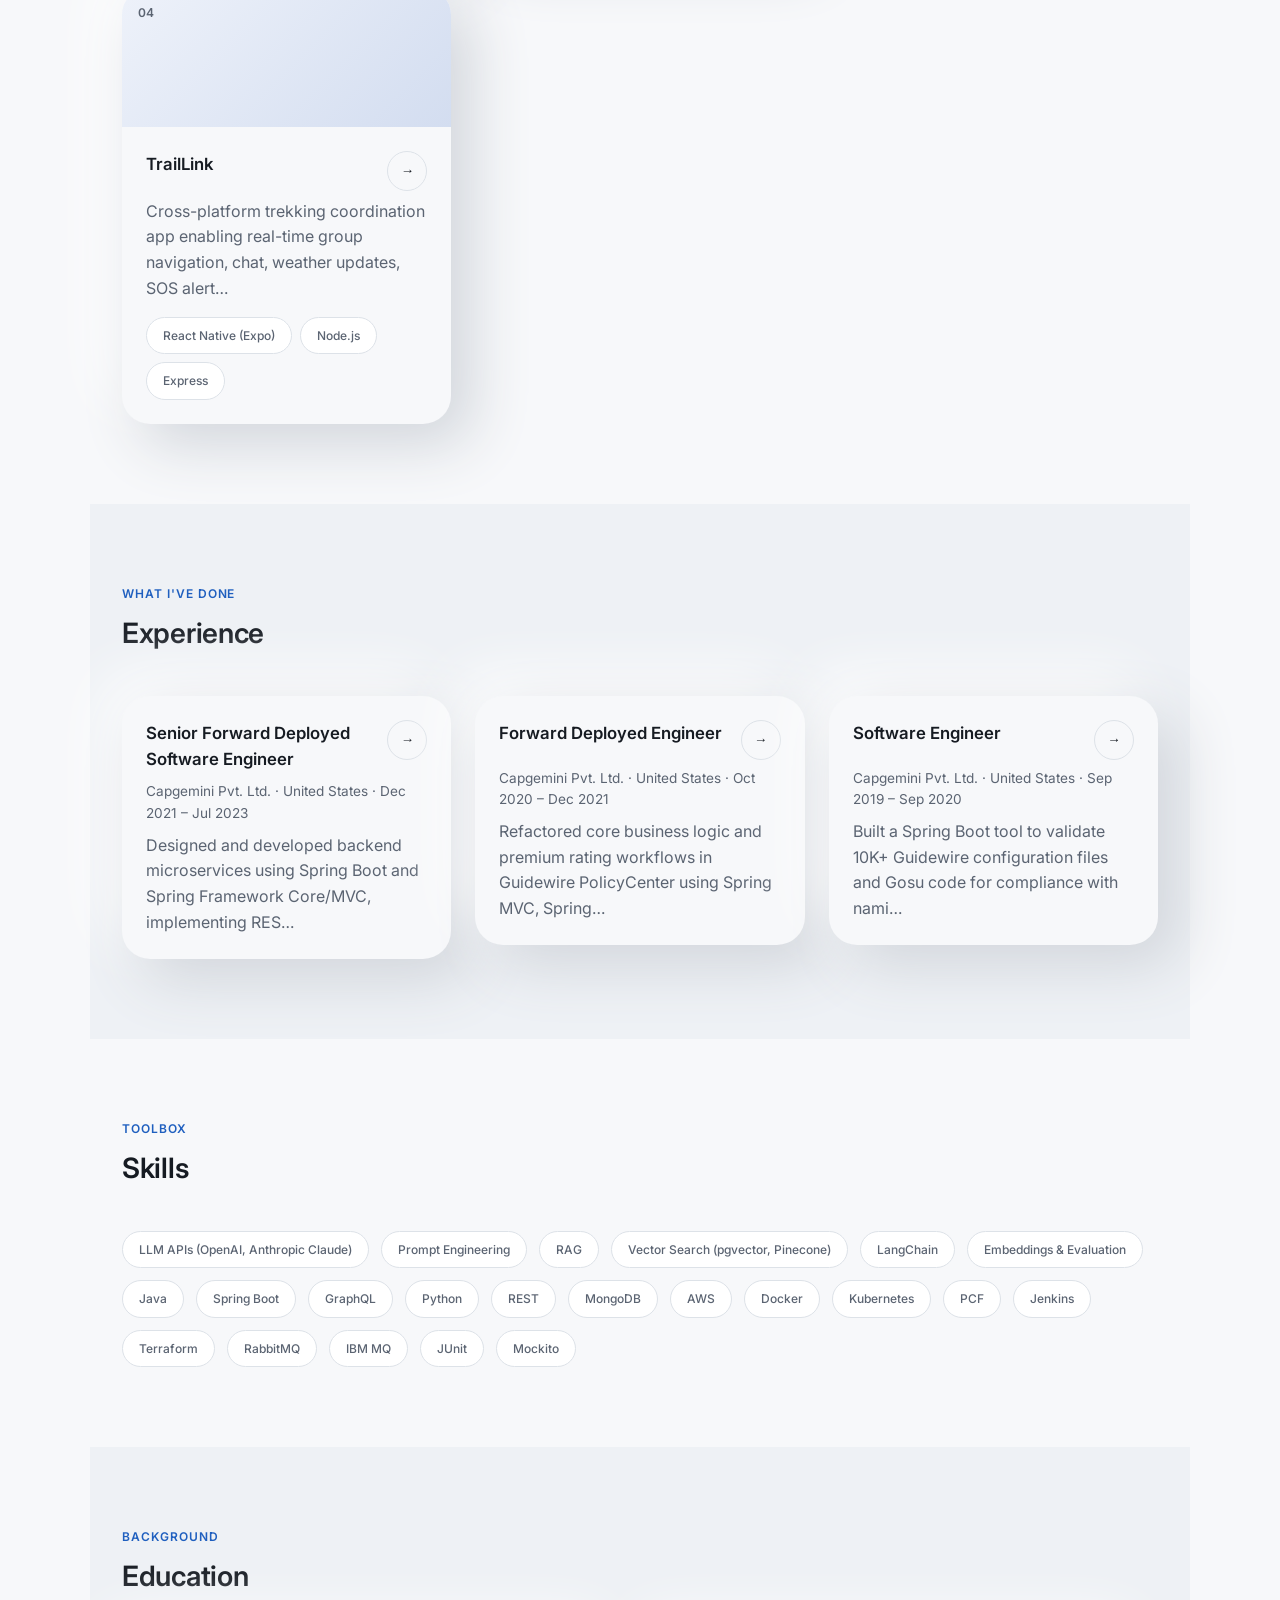
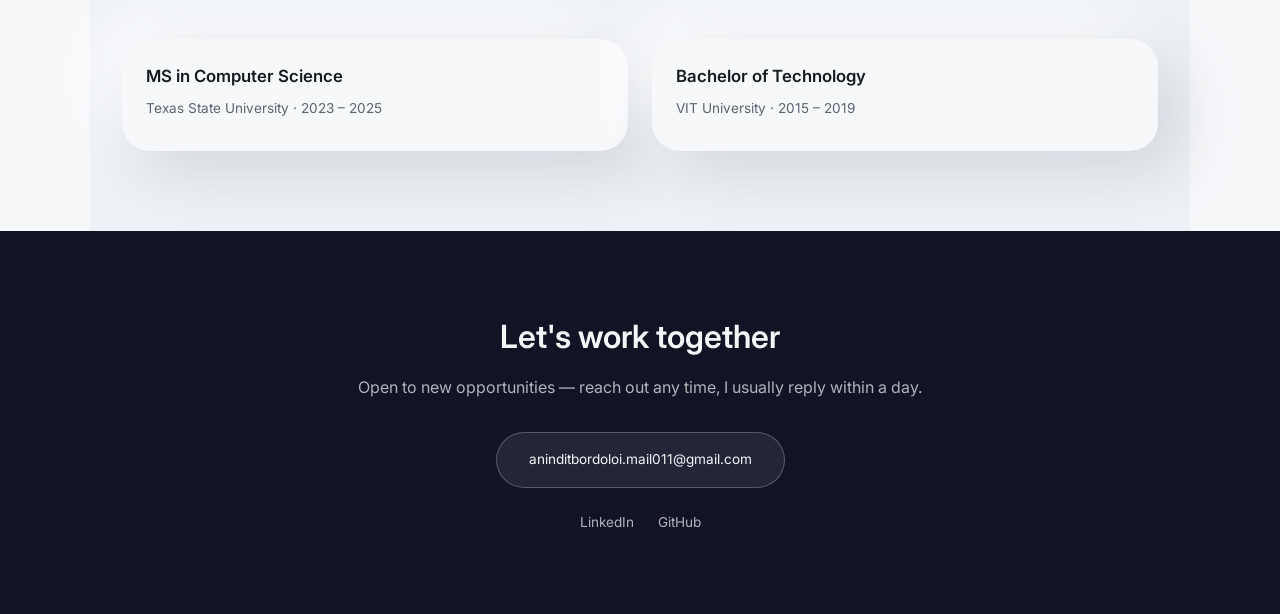
==== commit 12dabaab: "Unify and reuse CSS across pages Split the stylesheets into layers so each rule lives once:  - token" ====
--- a/frontend/index.html
+++ b/frontend/index.html
@@ -17,7 +17,9 @@
   <link rel="preconnect" href="https://fonts.googleapis.com">
   <link rel="preconnect" href="https://fonts.gstatic.com" crossorigin>
   <link href="https://fonts.googleapis.com/css2?family=Inter:wght@400;500;600;700&display=swap" rel="stylesheet">
+  <link rel="stylesheet" href="css/tokens.css" />
   <link rel="stylesheet" href="css/base.css" />
+  <link rel="stylesheet" href="css/components.css" />
   <link rel="stylesheet" href="css/theme-toggle.css" />
   <link rel="stylesheet" href="css/layout.css" />
 </head>
--- a/frontend/css/tokens.css
+++ b/frontend/css/tokens.css
@@ -0,0 +1,107 @@
+/* Design tokens. Light values are on :root; the dark theme overrides them on html.dark-mode.
+   Keep every colour, spacing, radius and shadow value here so components never hard-code them. */
+:root {
+  --bg: #f7f8fa;
+  --bg-alt: #eef1f5;
+  --surface: #ffffff;
+  --text: #161b22;
+  --text-secondary: #5b6472;
+  --border: #dde2e8;
+  --accent: #1f5fbf;
+  --accent-soft: rgba(31, 95, 191, 0.10);
+  --btn-bg: #161b22;
+  --btn-text: #f7f8fa;
+  --cta-bg: #101425;
+  --cta-text: #f5f6f8;
+  --cta-text-rgb: 245, 246, 248;
+  --shadow-sm: rgba(22, 27, 34, 0.06);
+  --shadow-md: rgba(22, 27, 34, 0.10);
+  --shadow-lg: rgba(22, 27, 34, 0.18);
+  --thumb-1-start: #eef2fa; --thumb-1-end: #d3ddf0;
+  --thumb-2-start: #eaf1ee; --thumb-2-end: #cfe0d8;
+  --thumb-3-start: #eeecf6; --thumb-3-end: #d6d2ea;
+
+  --font-sans: 'Inter', -apple-system, BlinkMacSystemFont, 'Segoe UI', Roboto, Helvetica, Arial, sans-serif;
+
+  --text-xs: 0.75rem;
+  --text-sm: 0.85rem;
+  --text-base: 1rem;
+  --text-md: 1.05rem;
+  --text-lg: 1.25rem;
+  --text-xl: 1.5rem;
+  --text-2xl: 1.75rem;
+  --text-3xl: 2rem;
+  --text-4xl: clamp(2rem, 4.5vw, 3.2rem);
+  --text-stat: 2.25rem;
+
+  --font-regular: 400;
+  --font-medium: 500;
+  --font-semibold: 600;
+  --font-bold: 700;
+
+  --leading-tight: 1.15;
+  --leading-snug: 1.3;
+  --leading-normal: 1.6;
+  --leading-relaxed: 1.7;
+
+  --space-1: 0.25rem;
+  --space-2: 0.5rem;
+  --space-3: 0.75rem;
+  --space-4: 1rem;
+  --space-5: 1.5rem;
+  --space-6: 2rem;
+  --space-7: 2.5rem;
+  --space-8: 3rem;
+  --space-9: 4rem;
+  --space-10: 5rem;
+
+  --radius-xs: 0.4rem;
+  --radius-sm: 0.6rem;
+  --radius-md: 0.9rem;
+  --radius-lg: 1rem;
+  --radius-pill: 999px;
+
+  --neu-shadow-dark: #d1d5db;
+  --neu-shadow-light: #ffffff;
+  --shadow-neu-rest: 20px 20px 60px var(--neu-shadow-dark), -20px -20px 60px var(--neu-shadow-light);
+  --shadow-neu-hover: 26px 26px 70px var(--neu-shadow-dark), -26px -26px 70px var(--neu-shadow-light);
+
+  --radius-neu: 1.75rem;
+  --icon-btn-size: 2.5rem;
+  --list-indent: 1.25rem;
+  --label-gap: var(--space-2);
+  --scroll-offset: 5rem;
+  --overlay-bg: rgba(0, 0, 0, 0.5);
+
+  /* Letter-spacing for uppercase eyebrow labels */
+  --tracking-eyebrow: 0.06em;
+  --tracking-label: 0.08em;
+}
+
+/* Dark theme is set on <html> (not <body>) so the inline script in each page's <head>
+   can apply it before first paint. See frontend/js/theme.js. */
+html.dark-mode {
+  --bg: #0f1420;
+  --bg-alt: #161c2c;
+  --surface: #1a2133;
+  --text: #eef1f6;
+  --text-secondary: #9aa4b2;
+  --border: #2a3244;
+  --accent: #7fb0ff;
+  --accent-soft: rgba(127, 176, 255, 0.14);
+  --btn-bg: #eef1f6;
+  --btn-text: #10141f;
+  --cta-bg: #0b0f1a;
+  --cta-text: #eef1f6;
+  --cta-text-rgb: 238, 241, 246;
+  --shadow-sm: rgba(0, 0, 0, 0.25);
+  --shadow-md: rgba(0, 0, 0, 0.40);
+  --shadow-lg: rgba(0, 0, 0, 0.55);
+  --thumb-1-start: #2a3550; --thumb-1-end: #202a42;
+  --thumb-2-start: #263524; --thumb-2-end: #1e2b1e;
+  --thumb-3-start: #2c2846; --thumb-3-end: #221f38;
+
+  --neu-shadow-dark: #090c14;
+  --neu-shadow-light: #1a2136;
+}
+
--- a/frontend/css/base.css
+++ b/frontend/css/base.css
@@ -1,108 +1,16 @@
+/* Reset, element defaults and site chrome (header, nav, skip link).
+   Tokens live in tokens.css, reusable components in components.css. */
 * {
   margin: 0;
   padding: 0;
   box-sizing: border-box;
 }
 
-:root {
-  --bg: #f7f8fa;
-  --bg-alt: #eef1f5;
-  --surface: #ffffff;
-  --text: #161b22;
-  --text-secondary: #5b6472;
-  --border: #dde2e8;
-  --accent: #1f5fbf;
-  --accent-soft: rgba(31, 95, 191, 0.10);
-  --btn-bg: #161b22;
-  --btn-text: #f7f8fa;
-  --cta-bg: #101425;
-  --cta-text: #f5f6f8;
-  --cta-text-rgb: 245, 246, 248;
-  --shadow-sm: rgba(22, 27, 34, 0.06);
-  --shadow-md: rgba(22, 27, 34, 0.10);
-  --shadow-lg: rgba(22, 27, 34, 0.18);
-  --thumb-1-start: #eef2fa; --thumb-1-end: #d3ddf0;
-  --thumb-2-start: #eaf1ee; --thumb-2-end: #cfe0d8;
-  --thumb-3-start: #eeecf6; --thumb-3-end: #d6d2ea;
-
-  --font-sans: 'Inter', -apple-system, BlinkMacSystemFont, 'Segoe UI', Roboto, Helvetica, Arial, sans-serif;
-
-  --text-xs: 0.75rem;
-  --text-sm: 0.85rem;
-  --text-base: 1rem;
-  --text-md: 1.05rem;
-  --text-lg: 1.25rem;
-  --text-xl: 1.5rem;
-  --text-2xl: 1.75rem;
-  --text-3xl: 2rem;
-  --text-4xl: clamp(2rem, 4.5vw, 3.2rem);
-  --text-stat: 2.25rem;
-
-  --font-regular: 400;
-  --font-medium: 500;
-  --font-semibold: 600;
-  --font-bold: 700;
-
-  --leading-tight: 1.15;
-  --leading-snug: 1.3;
-  --leading-normal: 1.6;
-  --leading-relaxed: 1.7;
-
-  --space-1: 0.25rem;
-  --space-2: 0.5rem;
-  --space-3: 0.75rem;
-  --space-4: 1rem;
-  --space-5: 1.5rem;
-  --space-6: 2rem;
-  --space-7: 2.5rem;
-  --space-8: 3rem;
-  --space-9: 4rem;
-  --space-10: 5rem;
-
-  --radius-xs: 0.4rem;
-  --radius-sm: 0.6rem;
-  --radius-md: 0.9rem;
-  --radius-lg: 1rem;
-  --radius-pill: 999px;
-
-  --neu-shadow-dark: #d1d5db;
-  --neu-shadow-light: #ffffff;
-  --shadow-neu-rest: 20px 20px 60px var(--neu-shadow-dark), -20px -20px 60px var(--neu-shadow-light);
-  --shadow-neu-hover: 26px 26px 70px var(--neu-shadow-dark), -26px -26px 70px var(--neu-shadow-light);
-
-  --radius-neu: 1.75rem;
-  --icon-btn-size: 2.5rem;
-  --list-indent: 1.25rem;
-  --label-gap: var(--space-2);
-  --scroll-offset: 5rem;
-  --overlay-bg: rgba(0, 0, 0, 0.5);
-}
-
-/* Dark theme is set on <html> (not <body>) so the inline script in each page's <head>
-   can apply it before first paint. See frontend/js/theme.js. */
-html.dark-mode {
-  --bg: #0f1420;
-  --bg-alt: #161c2c;
-  --surface: #1a2133;
-  --text: #eef1f6;
-  --text-secondary: #9aa4b2;
-  --border: #2a3244;
-  --accent: #7fb0ff;
-  --accent-soft: rgba(127, 176, 255, 0.14);
-  --btn-bg: #eef1f6;
-  --btn-text: #10141f;
-  --cta-bg: #0b0f1a;
-  --cta-text: #eef1f6;
-  --cta-text-rgb: 238, 241, 246;
-  --shadow-sm: rgba(0, 0, 0, 0.25);
-  --shadow-md: rgba(0, 0, 0, 0.40);
-  --shadow-lg: rgba(0, 0, 0, 0.55);
-  --thumb-1-start: #2a3550; --thumb-1-end: #202a42;
-  --thumb-2-start: #263524; --thumb-2-end: #1e2b1e;
-  --thumb-3-start: #2c2846; --thumb-3-end: #221f38;
-
-  --neu-shadow-dark: #090c14;
-  --neu-shadow-light: #1a2136;
+/* One focus treatment for everything keyboard users can reach. Components override it only
+   when they need a different ring (the cream CTA band, or expandable cards with a wider offset). */
+:focus-visible {
+  outline: 2px solid var(--accent);
+  outline-offset: 2px;
 }
 
 html {
@@ -147,7 +55,6 @@
   outline-offset: 2px;
 }
 
-.container,
 .hero-inner,
 .nav-inner,
 .section-block,
@@ -156,49 +63,6 @@
   margin: 0 auto;
   padding-left: 2rem;
   padding-right: 2rem;
-}
-
-/* Buttons */
-.btn {
-  display: inline-flex;
-  align-items: center;
-  justify-content: center;
-  padding: var(--space-3) var(--space-6);
-  border-radius: var(--radius-pill);
-  font-size: var(--text-sm);
-  font-weight: var(--font-medium);
-  cursor: pointer;
-  border: 1px solid transparent;
-  transition: opacity 0.2s ease, background 0.2s ease, border-color 0.2s ease, color 0.2s ease;
-}
-
-.btn:focus-visible {
-  outline: 2px solid var(--accent);
-  outline-offset: 2px;
-}
-
-.btn-primary {
-  background: var(--btn-bg);
-  color: var(--btn-text);
-}
-
-.btn-primary:hover {
-  opacity: 0.85;
-}
-
-.btn-secondary {
-  background: transparent;
-  color: var(--text);
-  border-color: var(--border);
-}
-
-.btn-secondary:hover {
-  border-color: var(--text);
-}
-
-.btn-sm {
-  padding: var(--space-2) var(--space-5);
-  font-size: var(--text-xs);
 }
 
 /* Nav */
@@ -268,11 +132,6 @@
   gap: 4px;
 }
 
-.nav-toggle:focus-visible {
-  outline: 2px solid var(--accent);
-  outline-offset: 2px;
-}
-
 .nav-toggle-bar {
   display: block;
   width: 16px;
@@ -304,7 +163,5 @@
 }
 
 .mobile-nav a:focus-visible {
-  outline: 2px solid var(--accent);
-  outline-offset: 2px;
   border-radius: var(--radius-xs);
 }
--- a/frontend/css/components.css
+++ b/frontend/css/components.css
@@ -0,0 +1,401 @@
+/* Reusable components. Pages compose these; page layout lives in layout.css and the page files.
+   Anything used on more than one page belongs here, and values come from tokens.css. */
+
+/* Buttons */
+.btn {
+  display: inline-flex;
+  align-items: center;
+  justify-content: center;
+  padding: var(--space-3) var(--space-6);
+  border-radius: var(--radius-pill);
+  font-size: var(--text-sm);
+  font-weight: var(--font-medium);
+  cursor: pointer;
+  border: 1px solid transparent;
+  transition: opacity 0.2s ease, background 0.2s ease, border-color 0.2s ease, color 0.2s ease;
+}
+
+.btn-primary {
+  background: var(--btn-bg);
+  color: var(--btn-text);
+}
+
+.btn-primary:hover {
+  opacity: 0.85;
+}
+
+.btn-secondary {
+  background: transparent;
+  color: var(--text);
+  border-color: var(--border);
+}
+
+.btn-secondary:hover {
+  border-color: var(--text);
+}
+
+.btn-sm {
+  padding: var(--space-2) var(--space-5);
+  font-size: var(--text-xs);
+}
+
+/* Eyebrow labels: small, uppercase, accent-coloured text used for section and status labels.
+   Tracking is set per element from tokens (--tracking-eyebrow, --tracking-label). */
+.badge,
+.section-label,
+.resume-skill-group-label,
+.schedule-placeholder-badge {
+  font-size: var(--text-xs);
+  font-weight: var(--font-semibold);
+  text-transform: uppercase;
+  color: var(--accent);
+}
+
+/* Pill-shaped badges: the hero status badge and the schedule placeholder badge */
+.badge,
+.schedule-placeholder-badge {
+  display: inline-flex;
+  align-items: center;
+  background: var(--accent-soft);
+  padding: var(--space-2) var(--space-4);
+  border-radius: var(--radius-pill);
+}
+
+.badge {
+  gap: var(--space-2);
+  letter-spacing: var(--tracking-eyebrow);
+  margin-bottom: var(--space-5);
+}
+
+.section-label {
+  letter-spacing: var(--tracking-label);
+  margin-bottom: var(--label-gap);
+}
+
+.resume-skill-group-label {
+  letter-spacing: var(--tracking-eyebrow);
+  margin-bottom: var(--space-3);
+}
+
+.schedule-placeholder-badge {
+  letter-spacing: var(--tracking-eyebrow);
+  margin-bottom: var(--space-4);
+}
+
+/* Icon buttons: round, outlined, 40px hit area. Display is set per element because the
+   nav toggle is hidden on desktop. */
+.modal-btn,
+.modal-close,
+.nav-toggle {
+  width: var(--icon-btn-size);
+  height: var(--icon-btn-size);
+  background: transparent;
+  border: 1px solid var(--border);
+  border-radius: var(--radius-pill);
+  color: var(--text);
+  align-items: center;
+  justify-content: center;
+  cursor: pointer;
+}
+
+.modal-btn:hover,
+.modal-close:hover {
+  border-color: var(--accent);
+  color: var(--accent);
+}
+
+/* Surfaces: the default bordered panel. .surface--flat squares the corners (résumé, print). */
+.surface,
+.card {
+  background: var(--surface);
+  border: 1px solid var(--border);
+  border-radius: var(--radius-md);
+}
+
+.surface--flat {
+  border-radius: 0;
+}
+
+/* Interactive cards: hover lifts the border and adds a shadow */
+.card {
+  transition: border-color 0.2s ease, box-shadow 0.2s ease;
+}
+
+.card:hover {
+  border-color: var(--text-secondary);
+  box-shadow: 0 8px 20px var(--shadow-md);
+}
+
+.expandable-card {
+  cursor: pointer;
+}
+
+.expandable-card:focus-visible {
+  outline: 2px solid var(--accent);
+  outline-offset: 3px;
+}
+
+/* Neumorphic (soft-UI) cards: the background matches the page and shadows lift from it.
+   Used by the homepage project, experience and education cards. */
+.card--neu {
+  background: var(--bg);
+  border: none;
+  border-radius: var(--radius-neu);
+  box-shadow: var(--shadow-neu-rest);
+  transition: box-shadow 0.2s ease;
+}
+
+.card--neu:hover {
+  box-shadow: var(--shadow-neu-hover);
+}
+
+/* Lists inside cards, modals and résumé entries share one indent and item spacing */
+.card-details ul,
+.modal-body ul,
+.resume-entry-body ul {
+  padding-left: var(--list-indent);
+}
+
+.card-details li,
+.modal-body li,
+.resume-entry-body li {
+  margin-bottom: var(--space-3);
+}
+
+/* Chips: skills and tags, laid out in a wrapping row */
+.skills-container {
+  display: flex;
+  flex-wrap: wrap;
+  gap: var(--space-3);
+}
+
+.skill,
+.tag-pill {
+  display: inline-block;
+  background: var(--surface);
+  border: 1px solid var(--border);
+  color: var(--text-secondary);
+  padding: var(--space-2) var(--space-4);
+  border-radius: var(--radius-pill);
+  font-size: var(--text-xs);
+  font-weight: var(--font-medium);
+  transition: background 0.15s ease, color 0.15s ease, border-color 0.15s ease;
+}
+
+.skill:hover,
+.tag-pill:hover {
+  background: var(--accent-soft);
+  border-color: var(--accent);
+  color: var(--accent);
+}
+
+/* Modal */
+.modal-overlay {
+  position: fixed;
+  top: 0;
+  left: 0;
+  width: 100%;
+  height: 100%;
+  background: var(--overlay-bg);
+  backdrop-filter: blur(6px);
+  z-index: 1000;
+  display: flex;
+  justify-content: center;
+  align-items: center;
+  opacity: 0;
+  visibility: hidden;
+  transition: all 0.3s ease;
+}
+
+.modal-overlay.active {
+  opacity: 1;
+  visibility: visible;
+}
+
+.modal-content {
+  background: var(--surface);
+  border: 1px solid var(--border);
+  border-radius: var(--radius-lg);
+  padding: var(--space-6);
+  max-width: 600px;
+  width: 90%;
+  max-height: 80vh;
+  overflow-y: auto;
+  position: relative;
+  box-shadow: 0 20px 40px var(--shadow-lg);
+  transform: scale(0.96) translateY(20px);
+  transition: all 0.25s ease;
+}
+
+.modal-content:focus {
+  outline: none;
+}
+
+.modal-overlay.active .modal-content {
+  transform: scale(1) translateY(0);
+}
+
+.modal-header {
+  display: flex;
+  justify-content: space-between;
+  align-items: flex-start;
+  margin-bottom: var(--space-5);
+  padding-bottom: var(--space-4);
+  border-bottom: 1px solid var(--border);
+}
+
+.modal-title {
+  font-size: var(--text-lg);
+  font-weight: var(--font-semibold);
+  flex: 1;
+}
+
+.modal-btn {
+  display: flex;
+  flex-shrink: 0;
+  transition: border-color 0.2s ease, color 0.2s ease;
+}
+
+.modal-close {
+  display: flex;
+  font-size: var(--text-lg);
+  margin-left: var(--space-4);
+  transition: border-color 0.2s ease, color 0.2s ease;
+}
+
+.modal-meta {
+  margin-bottom: var(--space-5);
+}
+
+.modal-meta .company,
+.modal-meta .institution {
+  color: var(--accent);
+  font-weight: var(--font-medium);
+  font-size: var(--text-md);
+  margin-bottom: var(--space-2);
+}
+
+.modal-meta .duration,
+.modal-meta .year {
+  color: var(--text-secondary);
+  font-size: var(--text-base);
+}
+
+.modal-body {
+  color: var(--text-secondary);
+  line-height: var(--leading-relaxed);
+}
+
+.modal-body h4 {
+  color: var(--text);
+  font-weight: var(--font-semibold);
+  margin: var(--space-5) 0 var(--space-3) 0;
+  font-size: var(--text-md);
+}
+
+.modal-body ul {
+  margin: var(--space-3) 0;
+}
+
+.modal-cta {
+  margin-top: var(--space-6);
+  text-align: center;
+}
+
+.modal-gpa {
+  margin: var(--space-4) 0;
+}
+
+.modal-gpa strong {
+  color: var(--accent);
+}
+
+.share-title {
+  color: var(--text);
+  margin-bottom: var(--space-4);
+  text-align: center;
+}
+
+.modal-body .tech-stack {
+  background: var(--bg-alt);
+  border: 1px solid var(--border);
+  border-radius: var(--radius-sm);
+  padding: var(--space-4);
+  margin: var(--space-4) 0;
+}
+
+.share-section {
+  margin-top: var(--space-6);
+  padding-top: var(--space-5);
+  border-top: 1px solid var(--border);
+}
+
+.share-buttons {
+  display: flex;
+  gap: var(--space-3);
+  flex-wrap: wrap;
+  justify-content: center;
+}
+
+.share-btn {
+  background: transparent;
+  border: 1px solid var(--border);
+  color: var(--text);
+  padding: var(--space-2) var(--space-4);
+  border-radius: var(--radius-pill);
+  font-size: var(--text-sm);
+  font-weight: var(--font-medium);
+  cursor: pointer;
+  transition: border-color 0.2s ease, color 0.2s ease;
+  display: flex;
+  align-items: center;
+  gap: var(--space-2);
+}
+
+.share-btn:hover {
+  border-color: var(--accent);
+  color: var(--accent);
+}
+
+/* Loading, empty and error states */
+.loading {
+  display: inline-block;
+  width: 36px;
+  height: 36px;
+  border: 3px solid var(--border);
+  border-radius: 50%;
+  border-top-color: var(--accent);
+  animation: spin 1s ease-in-out infinite;
+  margin: var(--space-6) auto;
+}
+
+@keyframes spin {
+  to { transform: rotate(360deg); }
+}
+
+.empty-state,
+.error-state {
+  text-align: center;
+  color: var(--text-secondary);
+  padding: var(--space-8) var(--space-4);
+  font-size: var(--text-sm);
+}
+
+.error-state {
+  color: var(--accent);
+}
+
+/* Entrance animations. .fade-in-up is staggered; each element sets its own animation-delay. */
+@keyframes fadeIn {
+  from { opacity: 0; transform: translateY(-6px); }
+  to { opacity: 1; transform: translateY(0); }
+}
+
+@keyframes fadeInUp {
+  from { opacity: 0; transform: translateY(20px); }
+  to { opacity: 1; transform: translateY(0); }
+}
+
+.fade-in-up {
+  animation: fadeInUp 0.6s ease-out both;
+}
--- a/frontend/css/layout.css
+++ b/frontend/css/layout.css
@@ -1,21 +1,9 @@
+/* Page structure for the homepage: hero, stats, sections, homepage cards and the CTA band.
+   Shared components (buttons, cards, modal, lists, states) live in components.css. */
+
 /* Hero */
 .hero {
   padding: var(--space-10) 0 var(--space-9);
-}
-
-.badge {
-  display: inline-flex;
-  align-items: center;
-  gap: var(--space-2);
-  font-size: var(--text-xs);
-  font-weight: var(--font-semibold);
-  letter-spacing: 0.06em;
-  text-transform: uppercase;
-  color: var(--accent);
-  background: var(--accent-soft);
-  padding: var(--space-2) var(--space-4);
-  border-radius: var(--radius-pill);
-  margin-bottom: var(--space-5);
 }
 
 .badge-dot {
@@ -87,72 +75,23 @@
   background: var(--bg-alt);
 }
 
+.section-block h2 {
+  font-size: var(--text-2xl);
+  font-weight: var(--font-semibold);
+  letter-spacing: -0.01em;
+}
+
 .section-head {
   margin-bottom: var(--space-7);
 }
 
-.section-label {
-  font-size: var(--text-xs);
-  font-weight: var(--font-semibold);
-  letter-spacing: 0.08em;
-  text-transform: uppercase;
-  color: var(--accent);
-  margin-bottom: var(--label-gap);
-}
-
-.section-block h2 {
-  font-size: var(--text-2xl);
-  font-weight: var(--font-semibold);
-  letter-spacing: -0.01em;
-}
-
-/* Cards */
+/* Homepage card grid and card contents */
 .cards-grid {
   display: grid;
   gap: var(--space-5);
   grid-template-columns: repeat(auto-fit, minmax(300px, 1fr));
 }
 
-.card {
-  background: var(--surface);
-  border: 1px solid var(--border);
-  border-radius: var(--radius-md);
-  transition: border-color 0.2s ease, box-shadow 0.2s ease;
-}
-
-.card:hover {
-  border-color: var(--text-secondary);
-  box-shadow: 0 8px 20px var(--shadow-md);
-}
-
-.expandable-card {
-  cursor: pointer;
-}
-
-.expandable-card:focus-visible {
-  outline: 2px solid var(--accent);
-  outline-offset: 3px;
-}
-
-/* Homepage cards — neumorphic (soft-UI) treatment, distinct from the flat .card base
-   used elsewhere (e.g. the résumé), since it needs a background matching the page
-   behind it rather than the .card default surface color. */
-.project-card,
-.experience-card,
-.education-card {
-  background: var(--bg);
-  border: none;
-  border-radius: var(--radius-neu);
-  box-shadow: var(--shadow-neu-rest);
-  transition: box-shadow 0.2s ease;
-}
-
-.project-card:hover,
-.experience-card:hover {
-  box-shadow: var(--shadow-neu-hover);
-}
-
-/* Project cards */
 .project-card {
   overflow: hidden;
 }
@@ -192,31 +131,6 @@
   font-weight: var(--font-semibold);
 }
 
-.modal-btn {
-  background: transparent;
-  border: 1px solid var(--border);
-  color: var(--text);
-  width: var(--icon-btn-size);
-  height: var(--icon-btn-size);
-  border-radius: var(--radius-pill);
-  display: flex;
-  align-items: center;
-  justify-content: center;
-  cursor: pointer;
-  flex-shrink: 0;
-  transition: border-color 0.2s ease, color 0.2s ease;
-}
-
-.modal-btn:hover {
-  border-color: var(--accent);
-  color: var(--accent);
-}
-
-.modal-btn:focus-visible {
-  outline: 2px solid var(--accent);
-  outline-offset: 2px;
-}
-
 .card-preview {
   color: var(--text-secondary);
   font-size: var(--text-base);
@@ -237,12 +151,7 @@
 }
 
 .card-details ul {
-  padding-left: var(--list-indent);
   margin-top: var(--space-2);
-}
-
-.card-details li {
-  margin-bottom: var(--space-3);
 }
 
 .tag-row {
@@ -252,7 +161,7 @@
   margin-top: var(--space-4);
 }
 
-/* Experience & education cards */
+/* Experience and education cards */
 .experience-card,
 .education-card {
   padding: var(--space-5);
@@ -265,50 +174,9 @@
   margin-bottom: var(--space-2);
 }
 
+/* Education entries are not expandable, so they keep the resting shadow on hover */
 .education-card:hover {
   box-shadow: var(--shadow-neu-rest);
-}
-
-@keyframes fadeIn {
-  from { opacity: 0; transform: translateY(-6px); }
-  to { opacity: 1; transform: translateY(0); }
-}
-
-@keyframes fadeInUp {
-  from { opacity: 0; transform: translateY(20px); }
-  to { opacity: 1; transform: translateY(0); }
-}
-
-/* Staggered entrance; each element sets its own animation-delay */
-.fade-in-up {
-  animation: fadeInUp 0.6s ease-out both;
-}
-
-/* Skills / chips (shared between .skill and .tag-pill) */
-.skills-container {
-  display: flex;
-  flex-wrap: wrap;
-  gap: var(--space-3);
-}
-
-.skill,
-.tag-pill {
-  display: inline-block;
-  background: var(--surface);
-  border: 1px solid var(--border);
-  color: var(--text-secondary);
-  padding: var(--space-2) var(--space-4);
-  border-radius: var(--radius-pill);
-  font-size: var(--text-xs);
-  font-weight: var(--font-medium);
-  transition: background 0.15s ease, color 0.15s ease, border-color 0.15s ease;
-}
-
-.skill:hover,
-.tag-pill:hover {
-  background: var(--accent-soft);
-  border-color: var(--accent);
-  color: var(--accent);
 }
 
 /* CTA band */
@@ -345,6 +213,7 @@
   background: rgba(var(--cta-text-rgb), 0.16);
 }
 
+/* The CTA band is dark in both themes, so its focus ring is cream rather than accent */
 .email-pill:focus-visible,
 .cta-link:focus-visible {
   outline: 2px solid var(--cta-text);
@@ -365,225 +234,6 @@
 
 .cta-link:hover {
   color: var(--cta-text);
-}
-
-/* Modal */
-.modal-overlay {
-  position: fixed;
-  top: 0;
-  left: 0;
-  width: 100%;
-  height: 100%;
-  background: var(--overlay-bg);
-  backdrop-filter: blur(6px);
-  z-index: 1000;
-  display: flex;
-  justify-content: center;
-  align-items: center;
-  opacity: 0;
-  visibility: hidden;
-  transition: all 0.3s ease;
-}
-
-.modal-overlay.active {
-  opacity: 1;
-  visibility: visible;
-}
-
-.modal-content {
-  background: var(--surface);
-  border: 1px solid var(--border);
-  border-radius: var(--radius-lg);
-  padding: var(--space-6);
-  max-width: 600px;
-  width: 90%;
-  max-height: 80vh;
-  overflow-y: auto;
-  position: relative;
-  box-shadow: 0 20px 40px var(--shadow-lg);
-  transform: scale(0.96) translateY(20px);
-  transition: all 0.25s ease;
-}
-
-.modal-content:focus {
-  outline: none;
-}
-
-.modal-overlay.active .modal-content {
-  transform: scale(1) translateY(0);
-}
-
-.modal-header {
-  display: flex;
-  justify-content: space-between;
-  align-items: flex-start;
-  margin-bottom: var(--space-5);
-  padding-bottom: var(--space-4);
-  border-bottom: 1px solid var(--border);
-}
-
-.modal-title {
-  font-size: var(--text-lg);
-  font-weight: var(--font-semibold);
-  flex: 1;
-}
-
-.modal-close {
-  background: transparent;
-  border: 1px solid var(--border);
-  color: var(--text);
-  width: var(--icon-btn-size);
-  height: var(--icon-btn-size);
-  border-radius: var(--radius-pill);
-  display: flex;
-  align-items: center;
-  justify-content: center;
-  font-size: var(--text-lg);
-  cursor: pointer;
-  margin-left: var(--space-4);
-  transition: border-color 0.2s ease, color 0.2s ease;
-}
-
-.modal-close:hover {
-  border-color: var(--accent);
-  color: var(--accent);
-}
-
-.modal-close:focus-visible {
-  outline: 2px solid var(--accent);
-  outline-offset: 2px;
-}
-
-.modal-meta {
-  margin-bottom: var(--space-5);
-}
-
-.modal-meta .company,
-.modal-meta .institution {
-  color: var(--accent);
-  font-weight: var(--font-medium);
-  font-size: var(--text-md);
-  margin-bottom: var(--space-2);
-}
-
-.modal-meta .duration,
-.modal-meta .year {
-  color: var(--text-secondary);
-  font-size: var(--text-base);
-}
-
-.modal-body {
-  color: var(--text-secondary);
-  line-height: var(--leading-relaxed);
-}
-
-.modal-body h4 {
-  color: var(--text);
-  font-weight: var(--font-semibold);
-  margin: var(--space-5) 0 var(--space-3) 0;
-  font-size: var(--text-md);
-}
-
-.modal-body ul {
-  margin: var(--space-3) 0;
-  padding-left: var(--list-indent);
-}
-
-.modal-body li {
-  margin-bottom: var(--space-3);
-}
-
-.modal-cta {
-  margin-top: var(--space-6);
-  text-align: center;
-}
-
-.modal-gpa {
-  margin: var(--space-4) 0;
-}
-
-.modal-gpa strong {
-  color: var(--accent);
-}
-
-.share-title {
-  color: var(--text);
-  margin-bottom: var(--space-4);
-  text-align: center;
-}
-
-.modal-body .tech-stack {
-  background: var(--bg-alt);
-  border: 1px solid var(--border);
-  border-radius: var(--radius-sm);
-  padding: var(--space-4);
-  margin: var(--space-4) 0;
-}
-
-.share-section {
-  margin-top: var(--space-6);
-  padding-top: var(--space-5);
-  border-top: 1px solid var(--border);
-}
-
-.share-buttons {
-  display: flex;
-  gap: var(--space-3);
-  flex-wrap: wrap;
-  justify-content: center;
-}
-
-.share-btn {
-  background: transparent;
-  border: 1px solid var(--border);
-  color: var(--text);
-  padding: var(--space-2) var(--space-4);
-  border-radius: var(--radius-pill);
-  font-size: var(--text-sm);
-  font-weight: var(--font-medium);
-  cursor: pointer;
-  transition: border-color 0.2s ease, color 0.2s ease;
-  display: flex;
-  align-items: center;
-  gap: var(--space-2);
-}
-
-.share-btn:hover {
-  border-color: var(--accent);
-  color: var(--accent);
-}
-
-.share-btn:focus-visible {
-  outline: 2px solid var(--accent);
-  outline-offset: 2px;
-}
-
-/* Loading / empty / error states */
-.loading {
-  display: inline-block;
-  width: 36px;
-  height: 36px;
-  border: 3px solid var(--border);
-  border-radius: 50%;
-  border-top-color: var(--accent);
-  animation: spin 1s ease-in-out infinite;
-  margin: var(--space-6) auto;
-}
-
-@keyframes spin {
-  to { transform: rotate(360deg); }
-}
-
-.empty-state,
-.error-state {
-  text-align: center;
-  color: var(--text-secondary);
-  padding: var(--space-8) var(--space-4);
-  font-size: var(--text-sm);
-}
-
-.error-state {
-  color: var(--accent);
 }
 
 /* Scroll reveal */
@@ -597,30 +247,6 @@
 @media (max-width: 768px) {
   .main-nav {
     display: none;
-  }
-
-  /* Header has to fit wordmark, theme switch, menu toggle and CTA on one line */
-  .nav-inner {
-    padding-left: var(--space-4);
-    padding-right: var(--space-4);
-  }
-
-  .nav-actions {
-    gap: var(--space-2);
-  }
-
-  .wordmark {
-    font-size: var(--text-sm);
-    white-space: nowrap;
-  }
-
-  .theme-switch {
-    --toggle-size: 10px;
-  }
-
-  .nav-actions .btn {
-    white-space: nowrap;
-    padding: var(--space-2) var(--space-3);
   }
 
   .nav-toggle {
@@ -639,6 +265,30 @@
     z-index: 40;
   }
 
+  /* Header has to fit wordmark, theme switch, menu toggle and CTA on one line */
+  .nav-inner {
+    padding-left: var(--space-4);
+    padding-right: var(--space-4);
+  }
+
+  .nav-actions {
+    gap: var(--space-2);
+  }
+
+  .wordmark {
+    font-size: var(--text-sm);
+    white-space: nowrap;
+  }
+
+  .theme-switch {
+    --toggle-size: 10px;
+  }
+
+  .nav-actions .btn {
+    white-space: nowrap;
+    padding: var(--space-2) var(--space-3);
+  }
+
   .stats-strip {
     grid-template-columns: repeat(2, 1fr);
   }
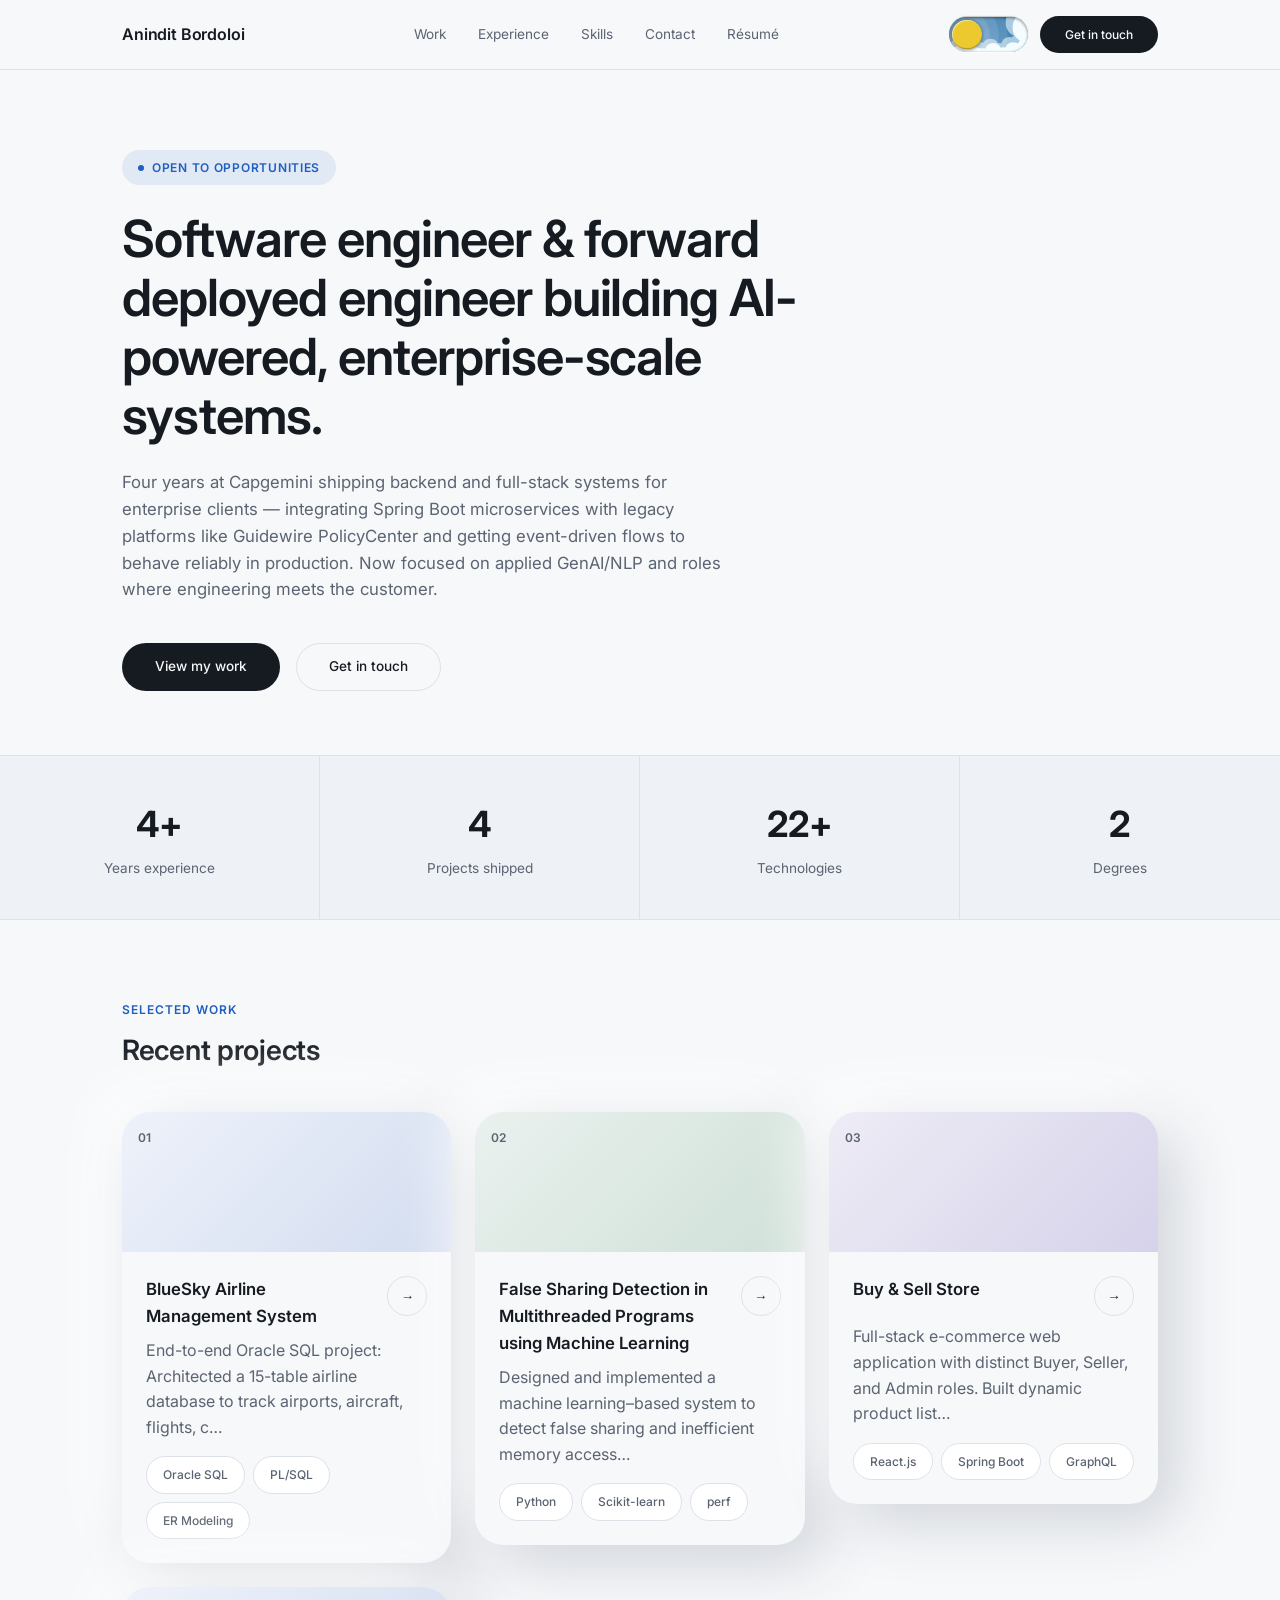
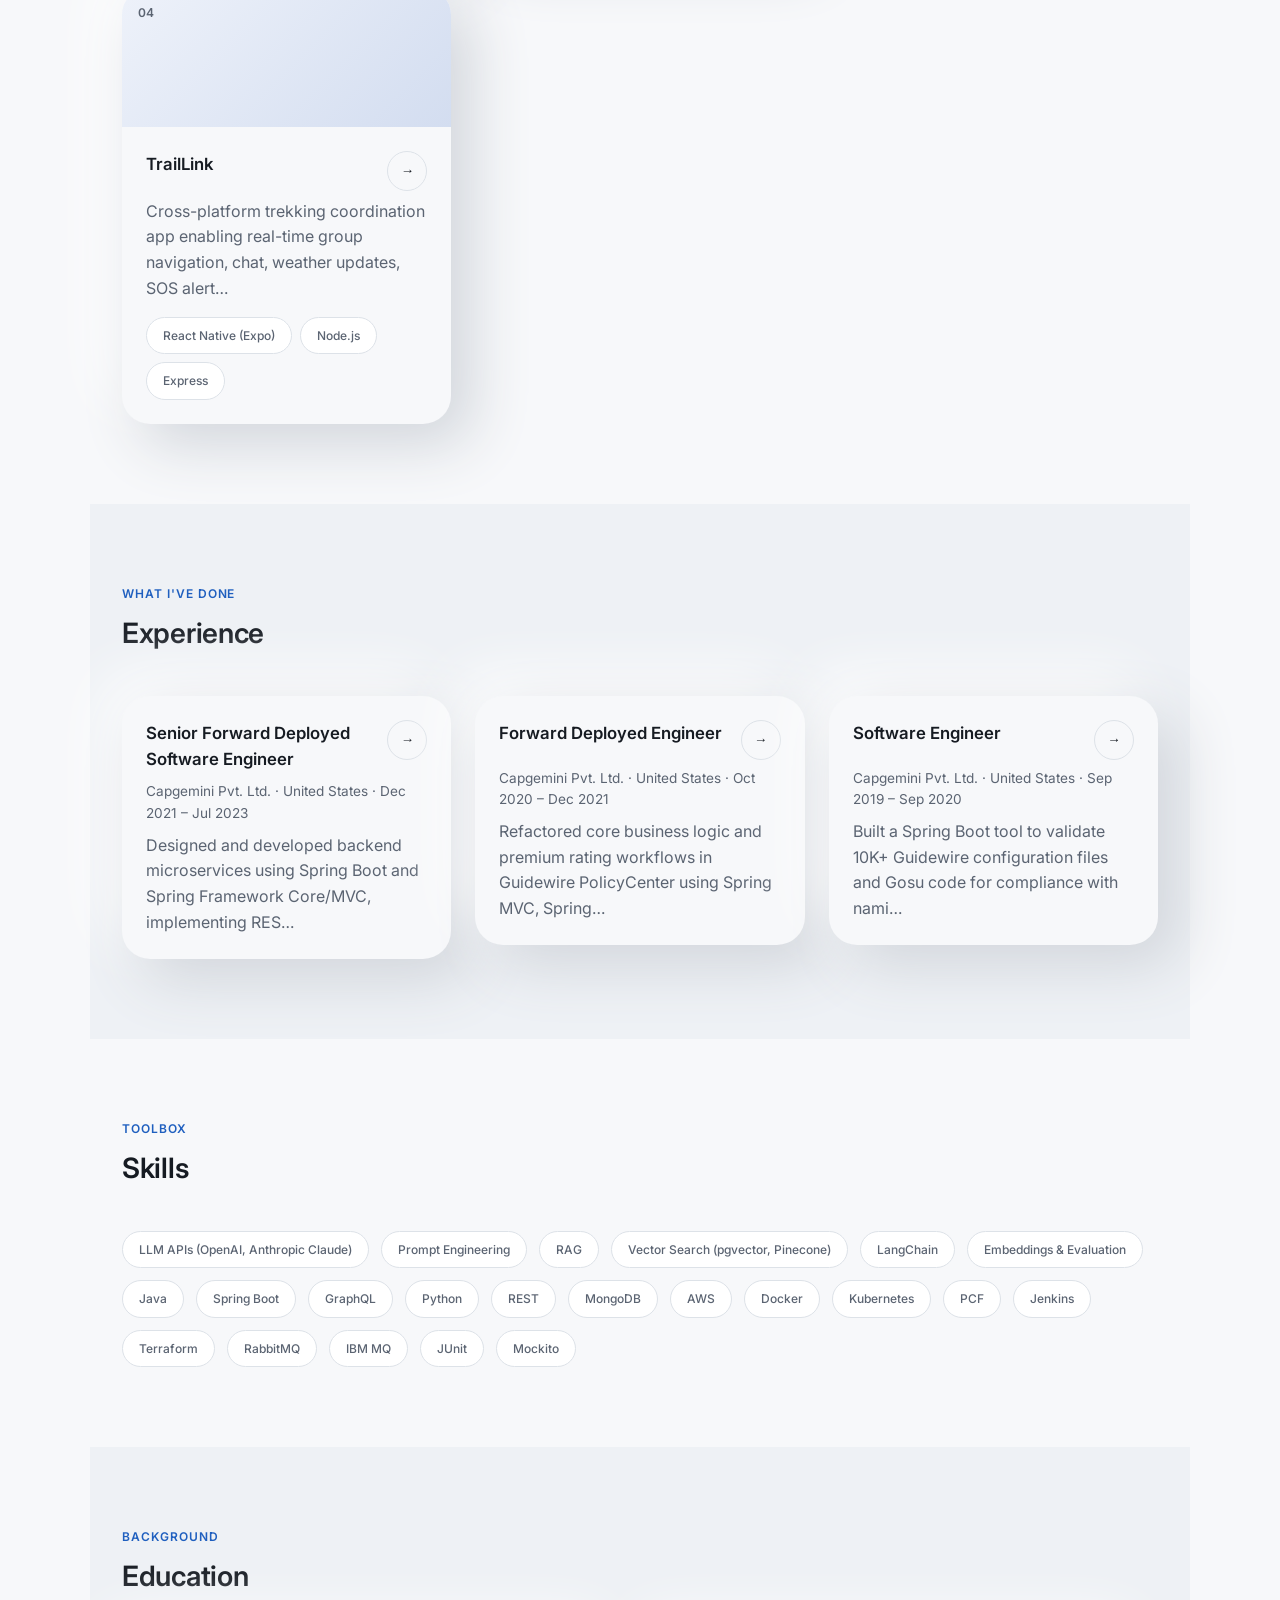
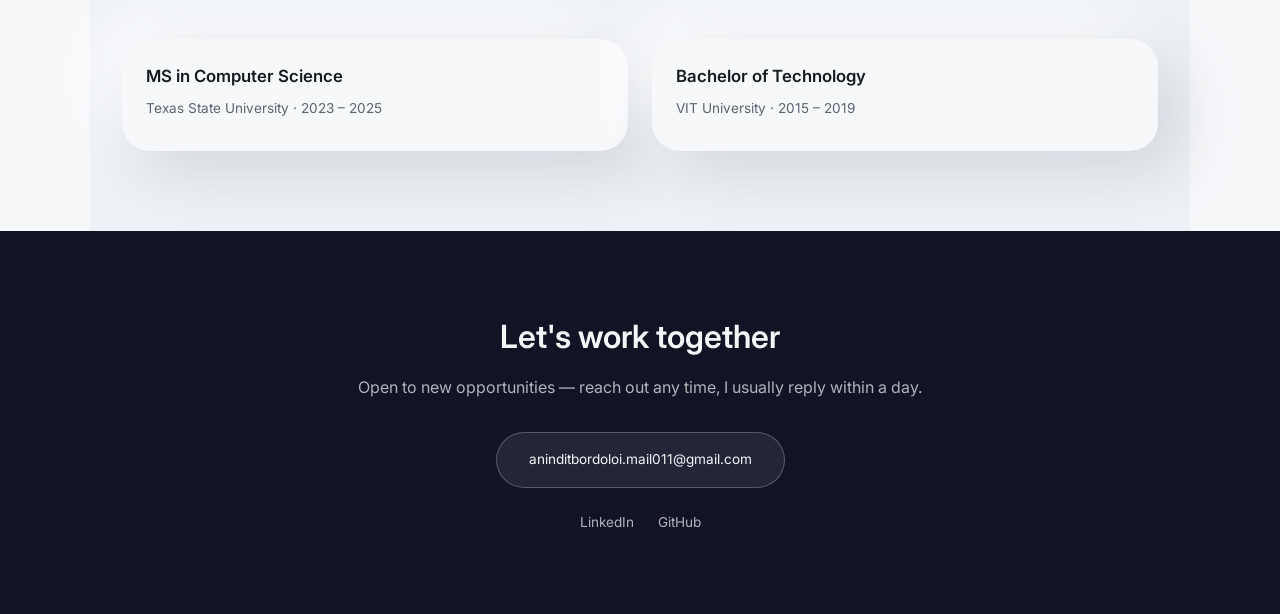
==== commit 8eb543d5: "Archive the Book a call page Move schedule.html, schedule.js and schedule.css to archive/schedule/, " ====
--- a/frontend/index.html
+++ b/frontend/index.html
@@ -35,7 +35,6 @@
         <a href="#skills">Skills</a>
         <a href="#contact">Contact</a>
         <a href="resume.html">Résumé</a>
-        <a href="schedule.html">Book a call</a>
       </nav>
       <div class="nav-actions">
         <label class="theme-switch" for="theme-toggle" aria-label="Toggle dark mode">
@@ -84,7 +83,6 @@
       <a href="#skills">Skills</a>
       <a href="#contact">Contact</a>
       <a href="resume.html">Résumé</a>
-      <a href="schedule.html">Book a call</a>
     </nav>
   </header>
 <!-- partial:header:end -->
--- a/frontend/css/components.css
+++ b/frontend/css/components.css
@@ -43,25 +43,20 @@
    Tracking is set per element from tokens (--tracking-eyebrow, --tracking-label). */
 .badge,
 .section-label,
-.resume-skill-group-label,
-.schedule-placeholder-badge {
+.resume-skill-group-label {
   font-size: var(--text-xs);
   font-weight: var(--font-semibold);
   text-transform: uppercase;
   color: var(--accent);
 }
 
-/* Pill-shaped badges: the hero status badge and the schedule placeholder badge */
-.badge,
-.schedule-placeholder-badge {
+/* Pill-shaped badge: the hero status badge */
+.badge {
   display: inline-flex;
   align-items: center;
   background: var(--accent-soft);
   padding: var(--space-2) var(--space-4);
   border-radius: var(--radius-pill);
-}
-
-.badge {
   gap: var(--space-2);
   letter-spacing: var(--tracking-eyebrow);
   margin-bottom: var(--space-5);
@@ -75,11 +70,6 @@
 .resume-skill-group-label {
   letter-spacing: var(--tracking-eyebrow);
   margin-bottom: var(--space-3);
-}
-
-.schedule-placeholder-badge {
-  letter-spacing: var(--tracking-eyebrow);
-  margin-bottom: var(--space-4);
 }
 
 /* Icon buttons: round, outlined, 40px hit area. Display is set per element because the
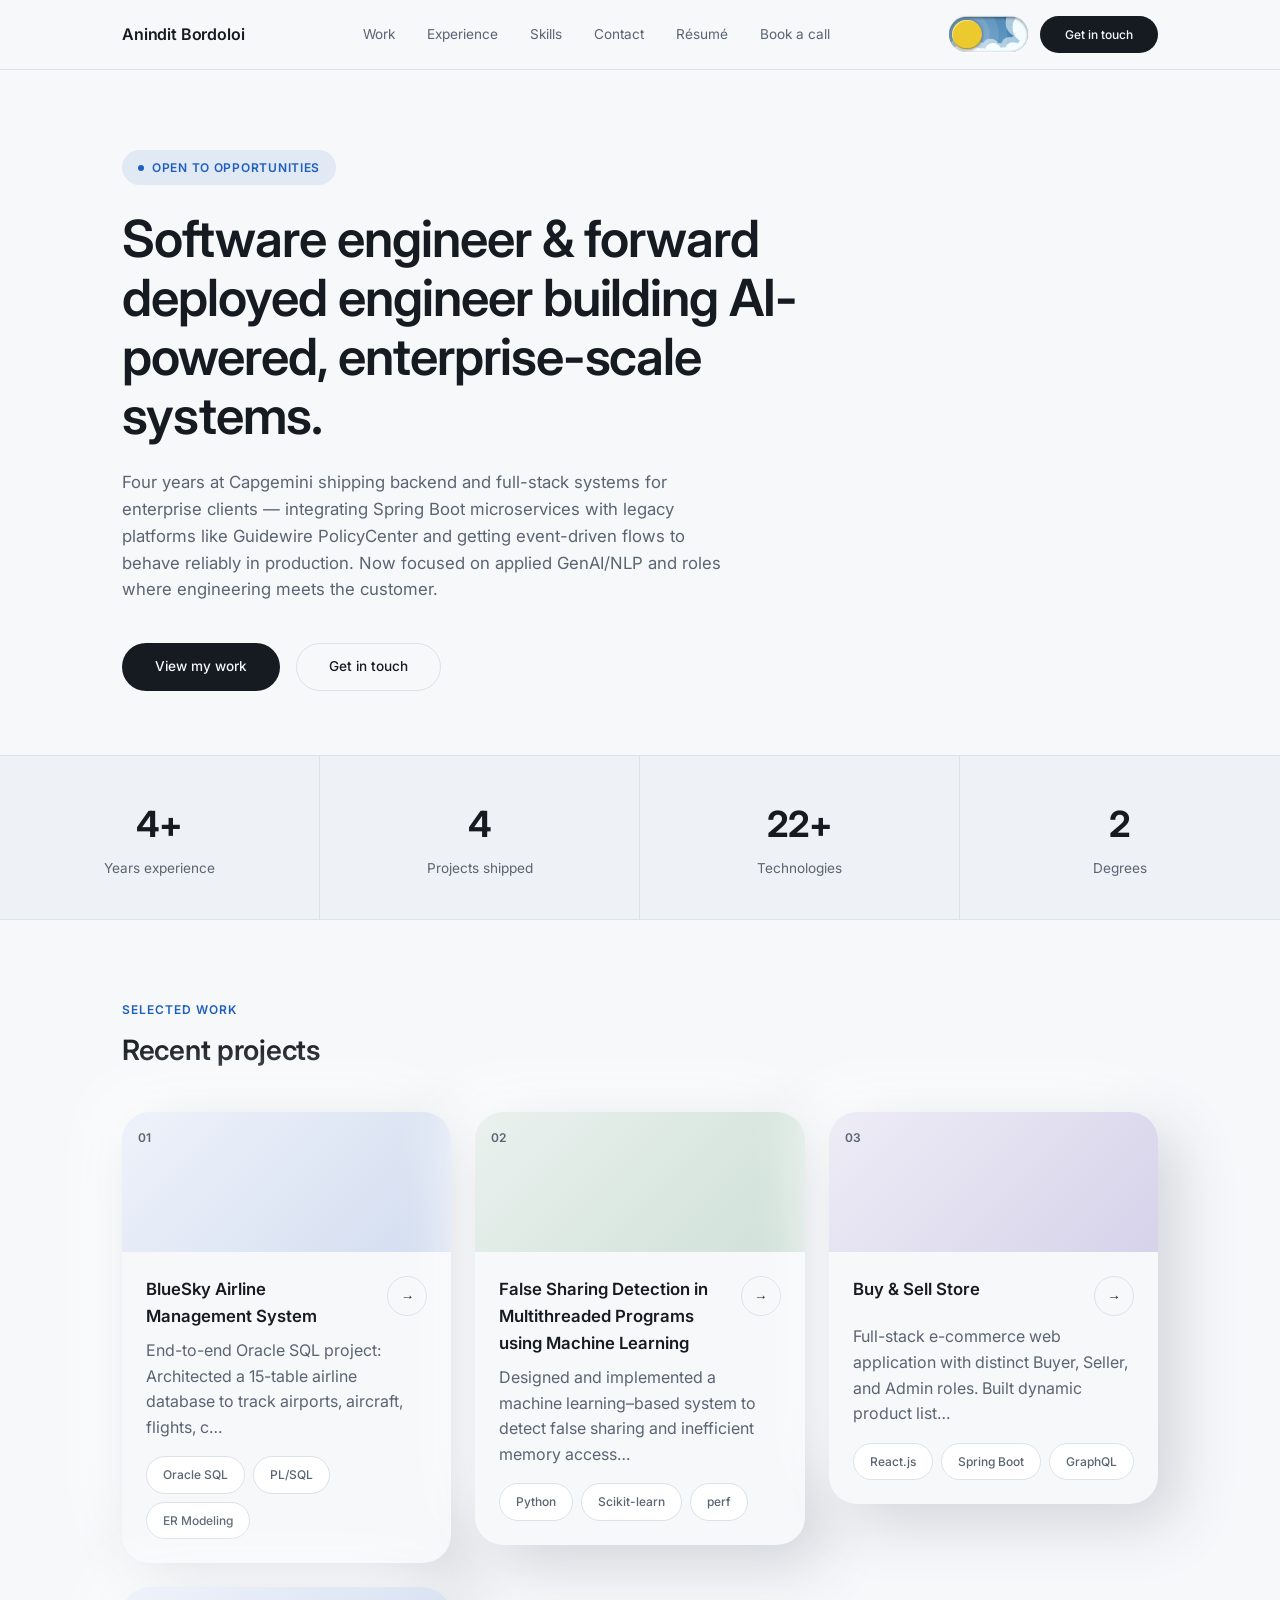
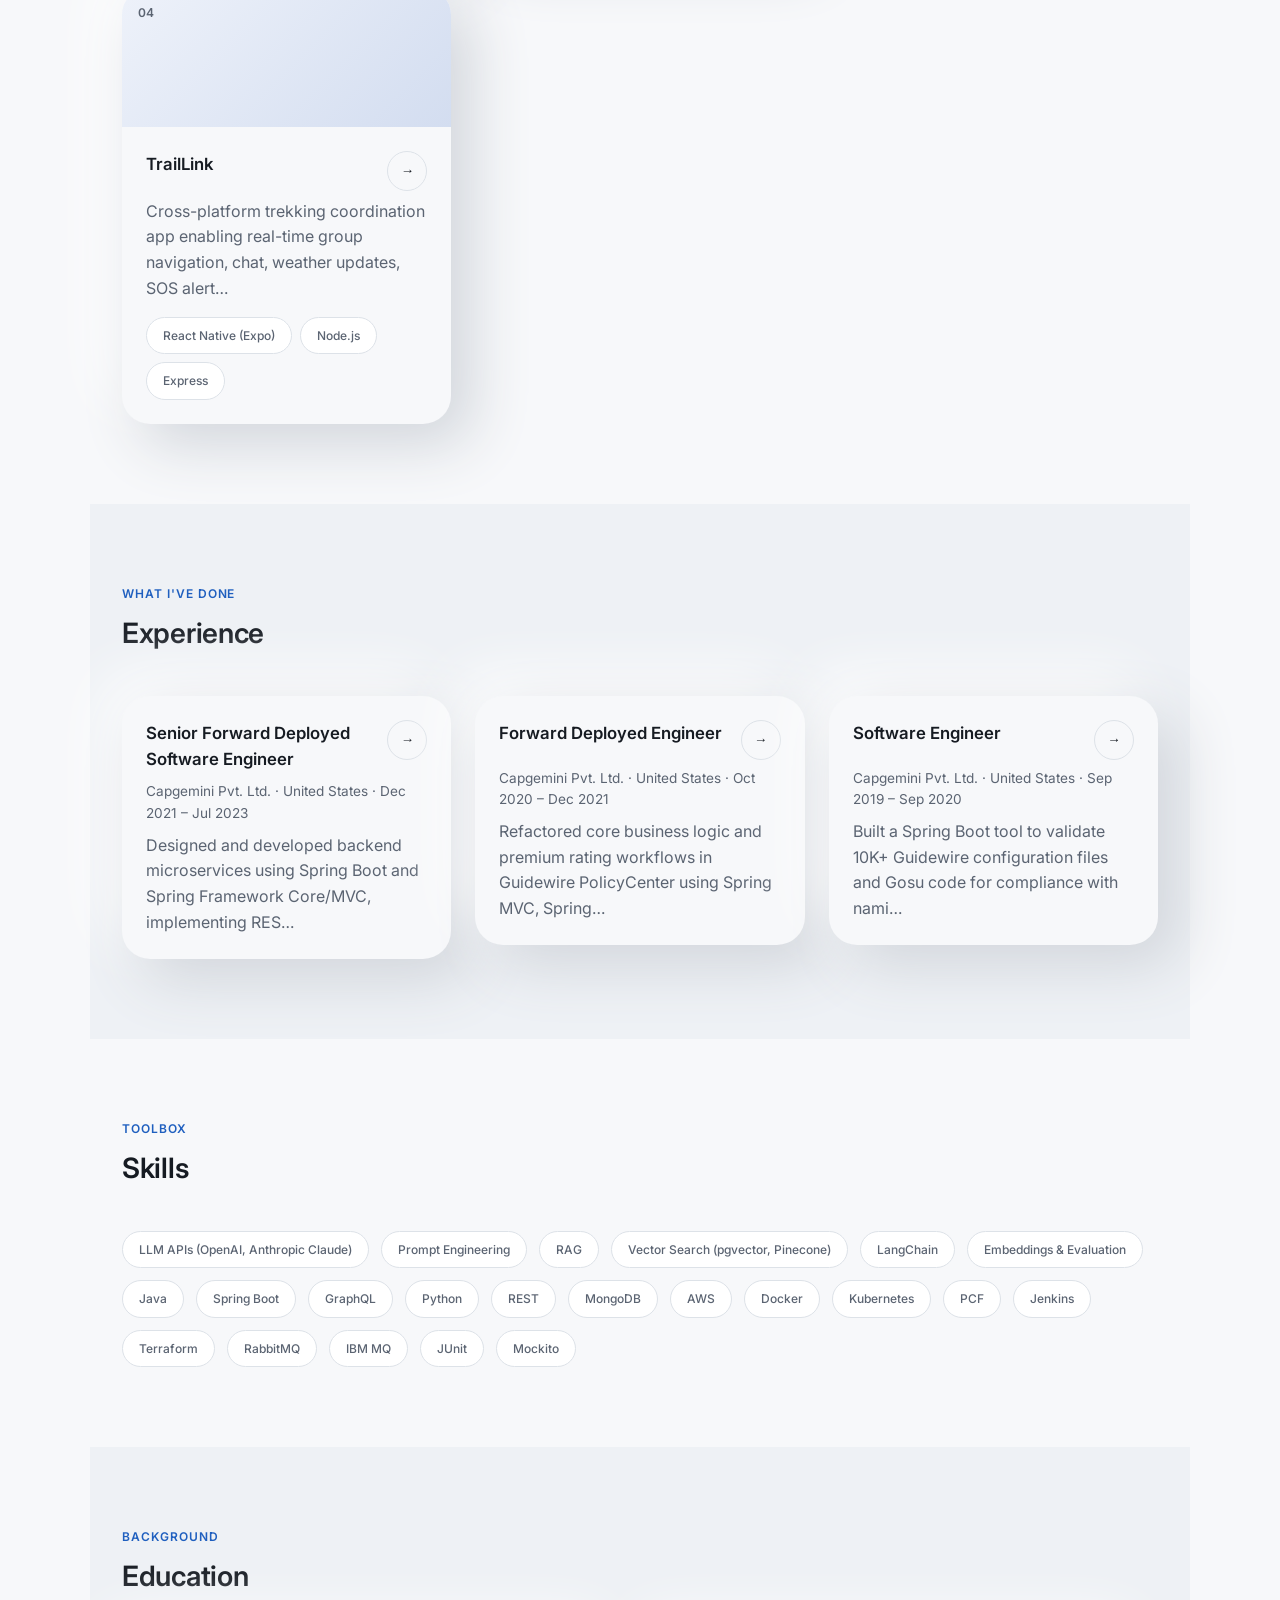
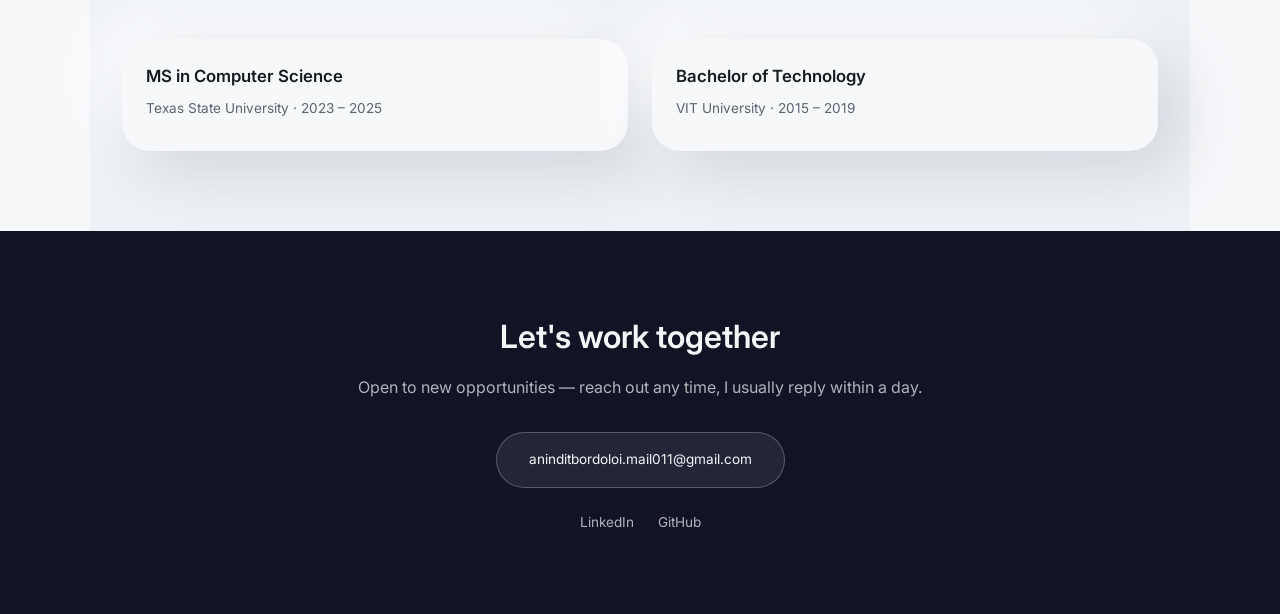
==== commit f699f2fd: "Merge pull request #2 from AninditB/unify-reuse-css Unify and reuse CSS across pages" ====
--- a/frontend/index.html
+++ b/frontend/index.html
@@ -35,6 +35,7 @@
         <a href="#skills">Skills</a>
         <a href="#contact">Contact</a>
         <a href="resume.html">Résumé</a>
+        <a href="schedule.html">Book a call</a>
       </nav>
       <div class="nav-actions">
         <label class="theme-switch" for="theme-toggle" aria-label="Toggle dark mode">
@@ -83,6 +84,7 @@
       <a href="#skills">Skills</a>
       <a href="#contact">Contact</a>
       <a href="resume.html">Résumé</a>
+      <a href="schedule.html">Book a call</a>
     </nav>
   </header>
 <!-- partial:header:end -->
--- a/frontend/css/components.css
+++ b/frontend/css/components.css
@@ -43,20 +43,25 @@
    Tracking is set per element from tokens (--tracking-eyebrow, --tracking-label). */
 .badge,
 .section-label,
-.resume-skill-group-label {
+.resume-skill-group-label,
+.schedule-placeholder-badge {
   font-size: var(--text-xs);
   font-weight: var(--font-semibold);
   text-transform: uppercase;
   color: var(--accent);
 }
 
-/* Pill-shaped badge: the hero status badge */
-.badge {
+/* Pill-shaped badges: the hero status badge and the schedule placeholder badge */
+.badge,
+.schedule-placeholder-badge {
   display: inline-flex;
   align-items: center;
   background: var(--accent-soft);
   padding: var(--space-2) var(--space-4);
   border-radius: var(--radius-pill);
+}
+
+.badge {
   gap: var(--space-2);
   letter-spacing: var(--tracking-eyebrow);
   margin-bottom: var(--space-5);
@@ -70,6 +75,11 @@
 .resume-skill-group-label {
   letter-spacing: var(--tracking-eyebrow);
   margin-bottom: var(--space-3);
+}
+
+.schedule-placeholder-badge {
+  letter-spacing: var(--tracking-eyebrow);
+  margin-bottom: var(--space-4);
 }
 
 /* Icon buttons: round, outlined, 40px hit area. Display is set per element because the
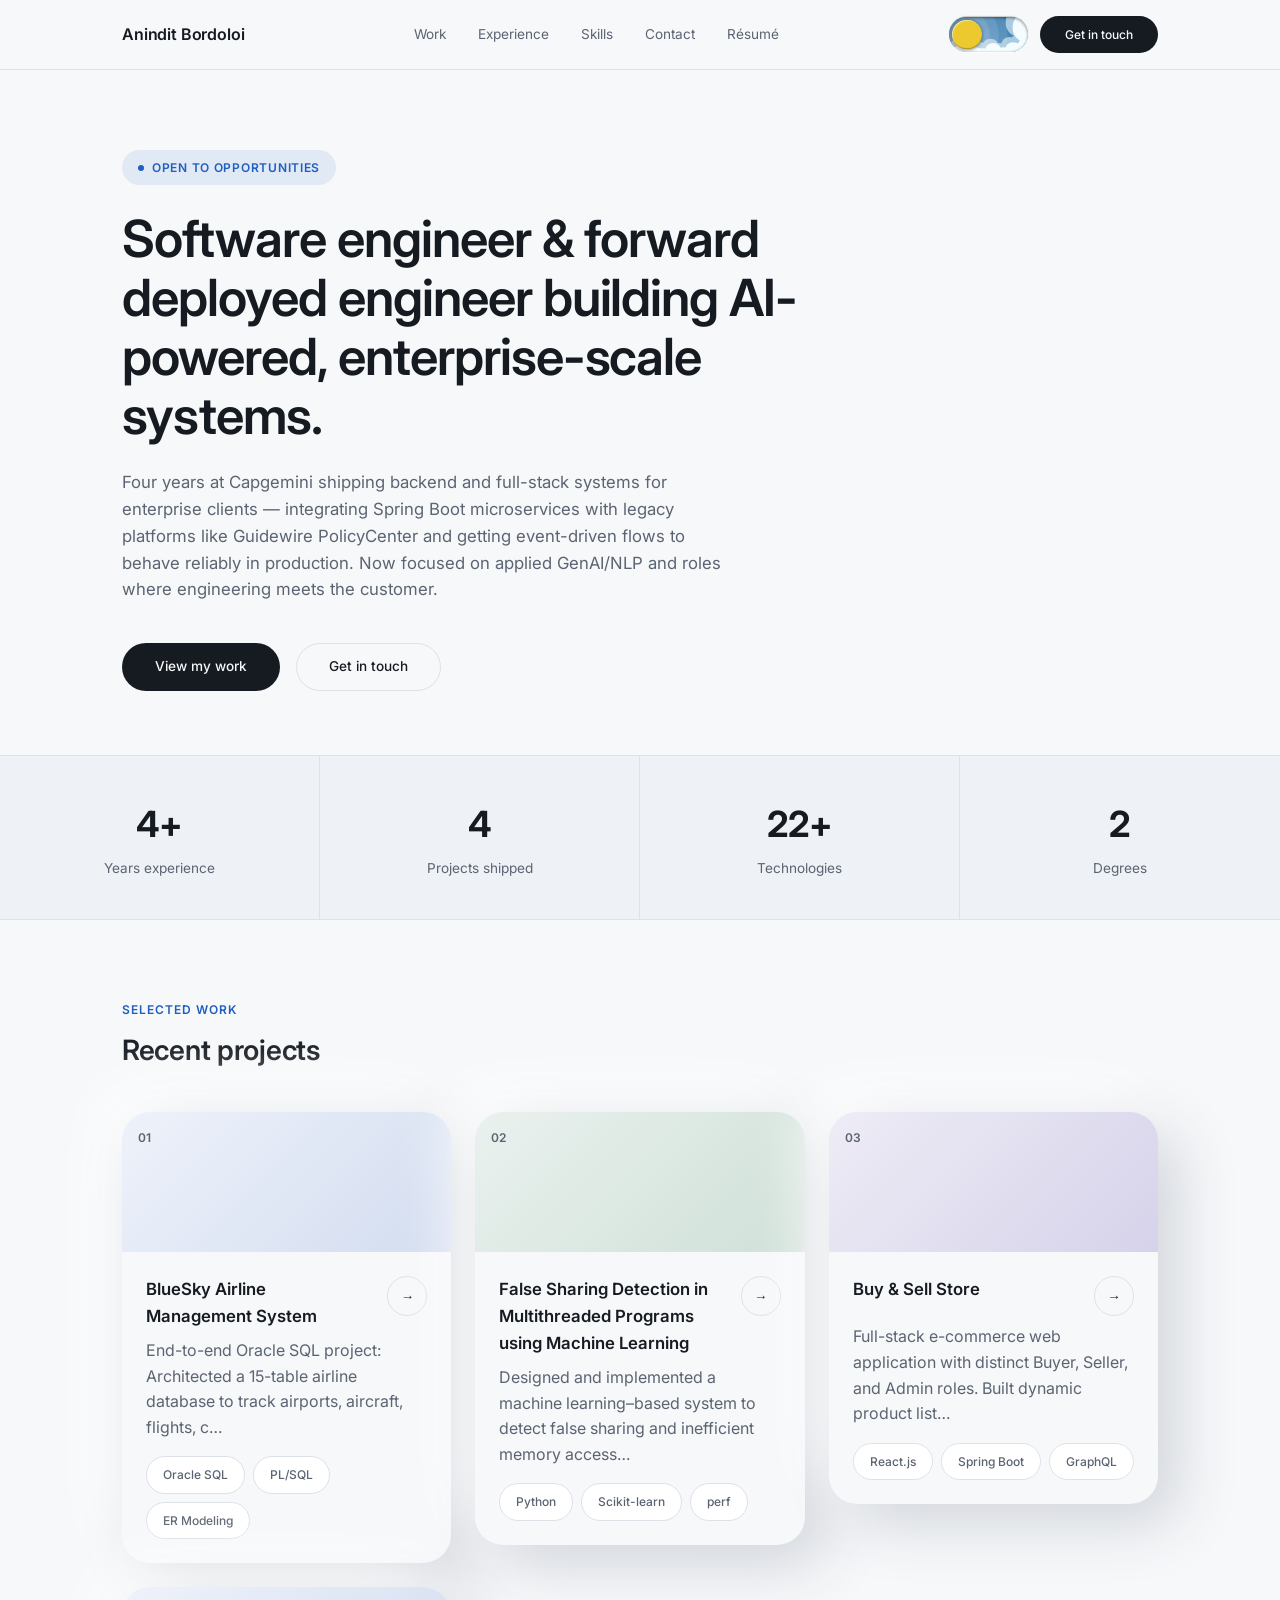
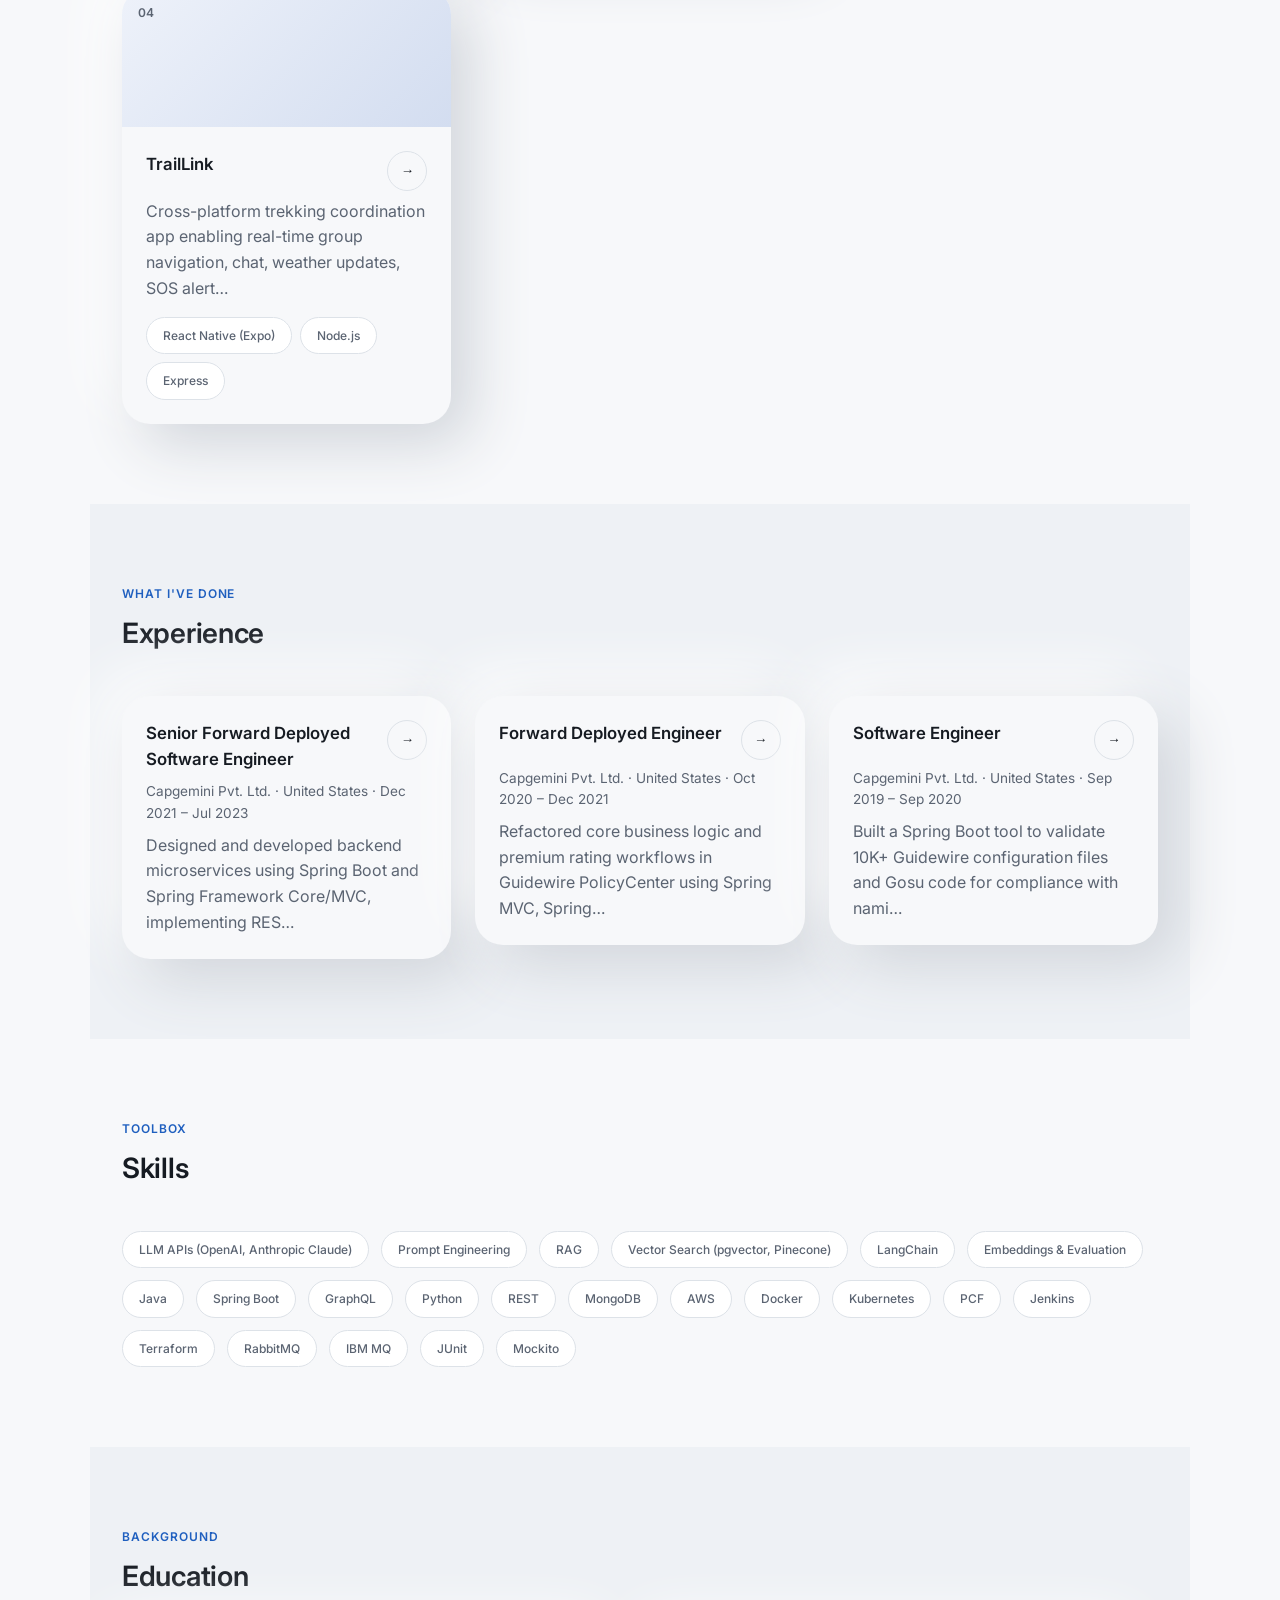
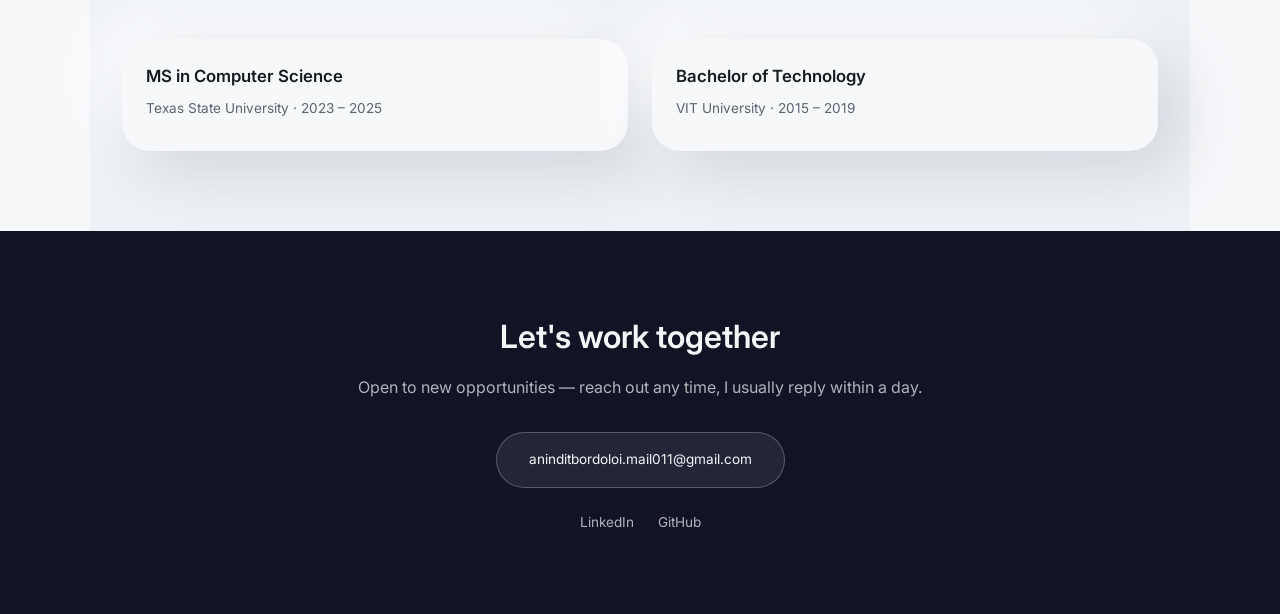
==== commit 50c44b45: "Merge pull request #3 from AninditB/unify-reuse-css Remove Book a call page and unify CSS" ====
--- a/frontend/index.html
+++ b/frontend/index.html
@@ -35,7 +35,6 @@
         <a href="#skills">Skills</a>
         <a href="#contact">Contact</a>
         <a href="resume.html">Résumé</a>
-        <a href="schedule.html">Book a call</a>
       </nav>
       <div class="nav-actions">
         <label class="theme-switch" for="theme-toggle" aria-label="Toggle dark mode">
@@ -84,7 +83,6 @@
       <a href="#skills">Skills</a>
       <a href="#contact">Contact</a>
       <a href="resume.html">Résumé</a>
-      <a href="schedule.html">Book a call</a>
     </nav>
   </header>
 <!-- partial:header:end -->
--- a/frontend/css/components.css
+++ b/frontend/css/components.css
@@ -43,25 +43,20 @@
    Tracking is set per element from tokens (--tracking-eyebrow, --tracking-label). */
 .badge,
 .section-label,
-.resume-skill-group-label,
-.schedule-placeholder-badge {
+.resume-skill-group-label {
   font-size: var(--text-xs);
   font-weight: var(--font-semibold);
   text-transform: uppercase;
   color: var(--accent);
 }
 
-/* Pill-shaped badges: the hero status badge and the schedule placeholder badge */
-.badge,
-.schedule-placeholder-badge {
+/* Pill-shaped badge: the hero status badge */
+.badge {
   display: inline-flex;
   align-items: center;
   background: var(--accent-soft);
   padding: var(--space-2) var(--space-4);
   border-radius: var(--radius-pill);
-}
-
-.badge {
   gap: var(--space-2);
   letter-spacing: var(--tracking-eyebrow);
   margin-bottom: var(--space-5);
@@ -75,11 +70,6 @@
 .resume-skill-group-label {
   letter-spacing: var(--tracking-eyebrow);
   margin-bottom: var(--space-3);
-}
-
-.schedule-placeholder-badge {
-  letter-spacing: var(--tracking-eyebrow);
-  margin-bottom: var(--space-4);
 }
 
 /* Icon buttons: round, outlined, 40px hit area. Display is set per element because the
